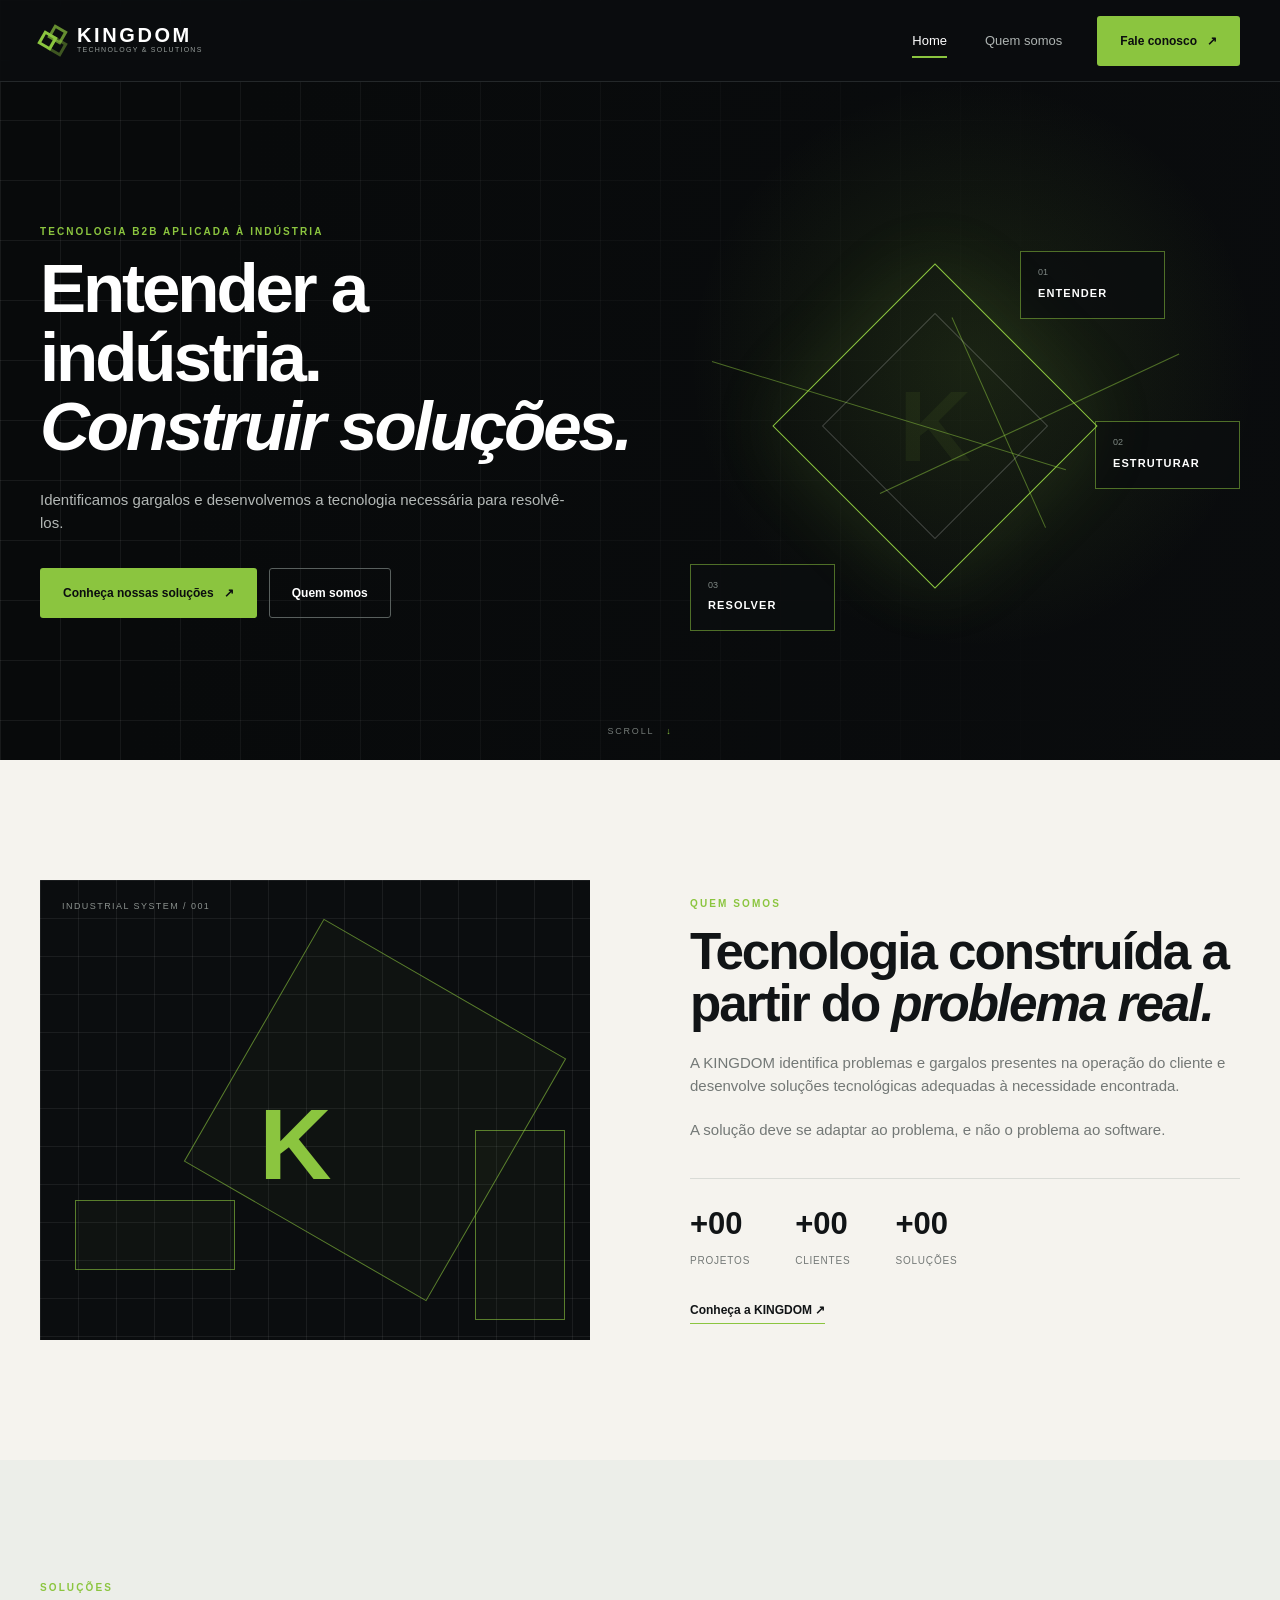
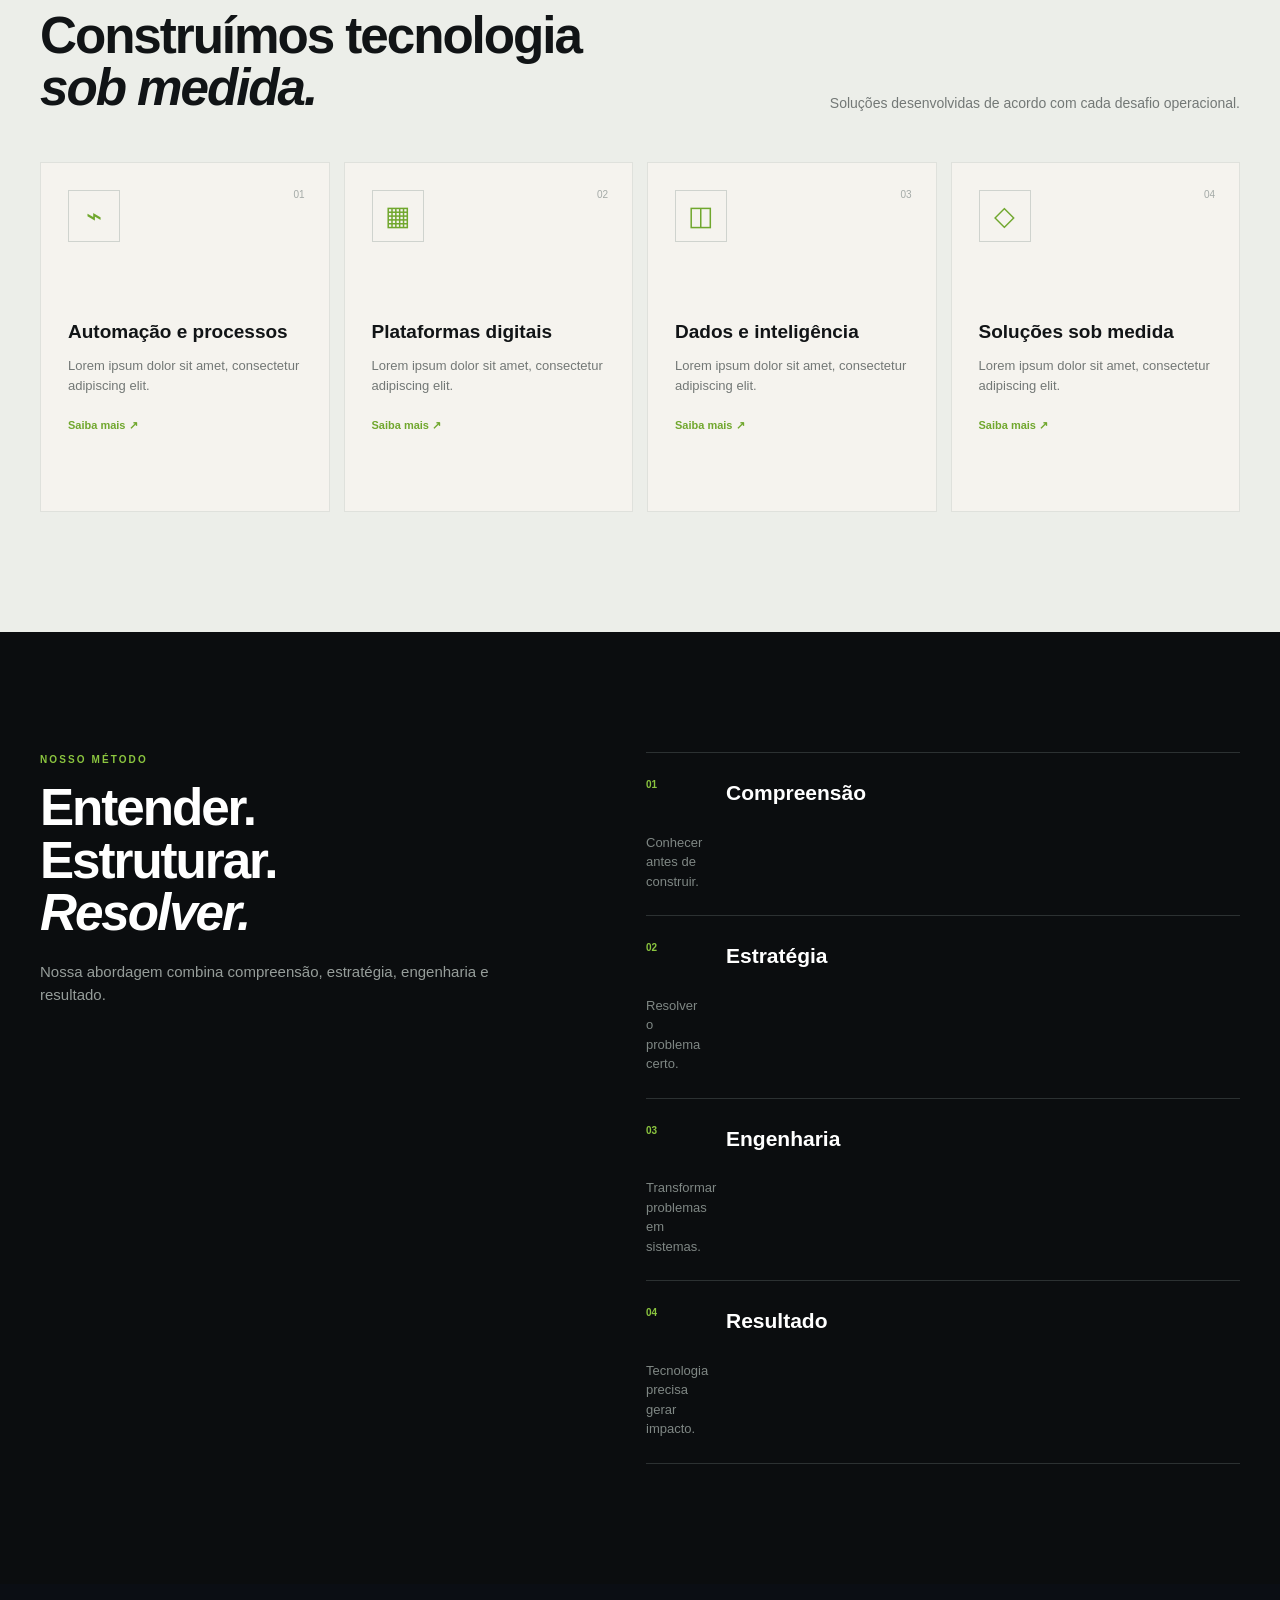
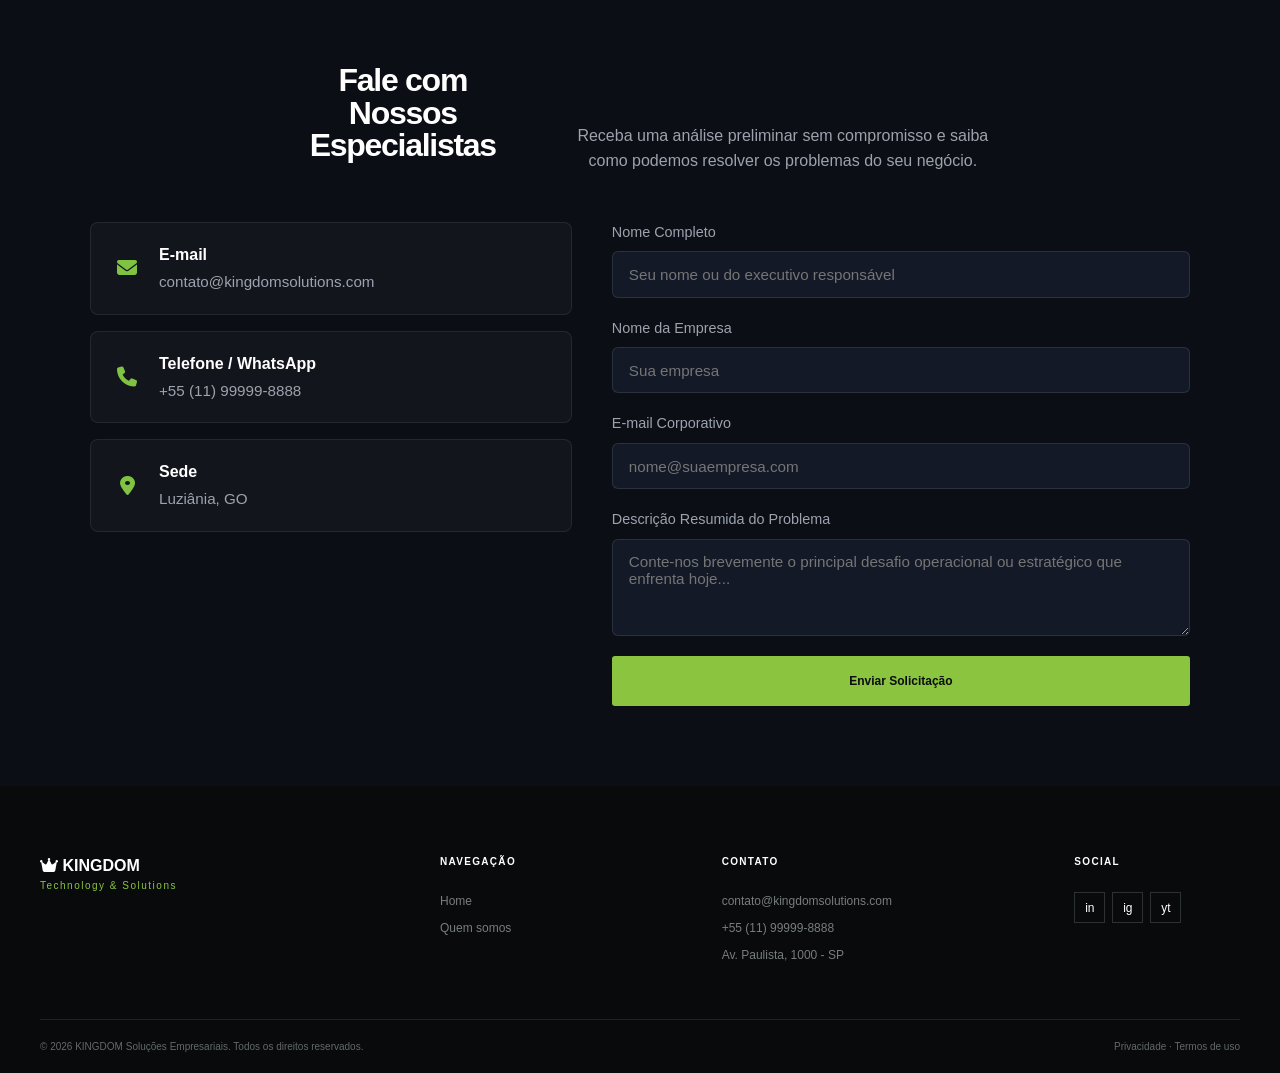
==== index.html @ 9eee5667 "Add files via upload" ====
<!doctype html>
<html lang="pt-BR">
<head>
  <meta charset="utf-8">
  <meta name="viewport" content="width=device-width,initial-scale=1">
  <meta name="description" content="KINGDOM Technology & Solutions — tecnologia B2B aplicada à indústria.">
  <title>KINGDOM — Technology & Solutions</title>
  <link rel="stylesheet" href="style.css">
  <link rel="stylesheet" href="https://cdnjs.cloudflare.com/ajax/libs/font-awesome/6.5.1/css/all.min.css">
 
</head>
<body>
<header class="header">
  <div class="container nav">
    <a class="brand" href="index.html" aria-label="KINGDOM Home">
      <span class="symbol" aria-hidden="true"><i></i><i></i><i></i></span>
      <span class="wordmark">KINGDOM</span><small>TECHNOLOGY &amp; SOLUTIONS</small>
    </a>
    <button class="menu" aria-label="Abrir menu" aria-expanded="false"><span></span><span></span><span></span></button>
    <nav class="links" aria-label="Navegação principal">
      <a class="active" href="index.html">Home</a>
      <a href="quem-somos.html">Quem somos</a>
    </nav>
    <a class="button button-accent header-button" href="#contato">Fale conosco <b>↗</b></a>
  </div>
</header>

<main>
  <section class="hero">
    <div class="hero-grid"></div>
    <div class="container hero-layout">
      <div class="hero-copy reveal">
        <p class="kicker">TECNOLOGIA B2B APLICADA À INDÚSTRIA</p>
        <h1>Entender a indústria.<br><em>Construir soluções.</em></h1>
        <p class="lead">Identificamos gargalos e desenvolvemos a tecnologia necessária para resolvê-los.</p>
        <div class="actions">
          <a class="button button-accent" href="#solucoes">Conheça nossas soluções <b>↗</b></a>
          <a class="button button-outline" href="quem-somos.html">Quem somos</a>
        </div>
      </div>
      <div class="hero-art reveal" aria-hidden="true">
        <div class="wire wire-a"></div><div class="wire wire-b"></div><div class="wire wire-c"></div>
        <div class="module m1"><small>01</small><b>ENTENDER</b></div>
        <div class="module m2"><small>02</small><b>ESTRUTURAR</b></div>
        <div class="module m3"><small>03</small><b>RESOLVER</b></div>
        <div class="core"><span>K</span></div>
      </div>
    </div>
    <div class="scroll">SCROLL <span>↓</span></div>
  </section>

  <section class="section about">
    <div class="container split">
      <div class="diagram reveal" aria-hidden="true">
        <span>INDUSTRIAL SYSTEM / 001</span>
        <div class="d-grid"></div>
        <div class="d-shape d1"></div>
        <div class="d-shape d2"></div>
        <div class="d-shape d3"></div>
        <strong>K</strong>
      </div>
      <div class="reveal">
        <p class="kicker">QUEM SOMOS</p>
        <h2>Tecnologia construída a partir do <em>problema real.</em></h2>
        <p class="copy">A KINGDOM identifica problemas e gargalos presentes na operação do cliente e desenvolve soluções tecnológicas adequadas à necessidade encontrada.</p>
        <p class="copy">A solução deve se adaptar ao problema, e não o problema ao software.</p>
        <div class="stats">
          <div><b>+00</b><span>Projetos</span></div>
          <div><b>+00</b><span>Clientes</span></div>
          <div><b>+00</b><span>Soluções</span></div>
        </div>
        <a class="text-link" href="quem-somos.html">Conheça a KINGDOM <b>↗</b></a>
      </div>
    </div>
  </section>

  <section class="section solutions" id="solucoes">
    <div class="container">
      <div class="section-head reveal">
        <div>
          <p class="kicker">SOLUÇÕES</p>
          <h2>Construímos tecnologia<br><em>sob medida.</em></h2>
        </div>
        <p>Soluções desenvolvidas de acordo com cada desafio operacional.</p>
      </div>
      <div class="cards">
        <article class="card reveal"><span>01</span><i>⌁</i><h3>Automação e processos</h3><p>Lorem ipsum dolor sit amet, consectetur adipiscing elit.</p><a href="#contato">Saiba mais ↗</a></article>
        <article class="card reveal"><span>02</span><i>▦</i><h3>Plataformas digitais</h3><p>Lorem ipsum dolor sit amet, consectetur adipiscing elit.</p><a href="#contato">Saiba mais ↗</a></article>
        <article class="card reveal"><span>03</span><i>◫</i><h3>Dados e inteligência</h3><p>Lorem ipsum dolor sit amet, consectetur adipiscing elit.</p><a href="#contato">Saiba mais ↗</a></article>
        <article class="card reveal"><span>04</span><i>◇</i><h3>Soluções sob medida</h3><p>Lorem ipsum dolor sit amet, consectetur adipiscing elit.</p><a href="#contato">Saiba mais ↗</a></article>
      </div>
    </div>
  </section>

  <section class="section method">
    <div class="container method-grid">
      <div class="reveal">
        <p class="kicker">NOSSO MÉTODO</p>
        <h2>Entender.<br>Estruturar.<br><em>Resolver.</em></h2>
        <p class="copy dark-copy">Nossa abordagem combina compreensão, estratégia, engenharia e resultado.</p>
      </div>
      <div class="steps reveal">
        <div><b>01</b><h3>Compreensão</h3><p>Conhecer antes de construir.</p></div>
        <div><b>02</b><h3>Estratégia</h3><p>Resolver o problema certo.</p></div>
        <div><b>03</b><h3>Engenharia</h3><p>Transformar problemas em sistemas.</p></div>
        <div><b>04</b><h3>Resultado</h3><p>Tecnologia precisa gerar impacto.</p></div>
      </div>
    </div>
  </section>

  <section id="contato" class="section reveal">
    <div class="container">
      <div class="section-head">
        <h2>Fale com Nossos Especialistas</h2>
        <p>Receba uma análise preliminar sem compromisso e saiba como podemos resolver os problemas do seu negócio.</p>
      </div>
      
      <div class="contact-grid">
        <div class="contact-info">
          <div class="info-item">
            <i class="fa-solid fa-envelope" aria-hidden="true"></i>
            <div>
              <h4>E-mail</h4>
              <p>contato@kingdomsolutions.com</p>
            </div>
          </div>
          <div class="info-item">
            <i class="fa-solid fa-phone" aria-hidden="true"></i>
            <div>
              <h4>Telefone / WhatsApp</h4>
              <p>+55 (11) 99999-8888</p>
            </div>
          </div>
          <div class="info-item">
            <i class="fa-solid fa-location-dot" aria-hidden="true"></i>
            <div>
              <h4>Sede</h4>
              <p>Luziânia, GO</p>
            </div>
          </div>
        </div>

        <form onsubmit="event.preventDefault(); alert('Mensagem enviada com sucesso! A equipe KINGDOM entrará em contato.');">
          <div class="form-group">
            <label for="nome">Nome Completo</label>
            <input type="text" id="nome" placeholder="Seu nome ou do executivo responsável" required>
          </div>
          <div class="form-group">
            <label for="empresa">Nome da Empresa</label>
            <input type="text" id="empresa" placeholder="Sua empresa" required>
          </div>
          <div class="form-group">
            <label for="email">E-mail Corporativo</label>
            <input type="email" id="email" placeholder="nome@suaempresa.com" required>
          </div>
          <div class="form-group">
            <label for="mensagem">Descrição Resumida do Problema</label>
            <textarea id="mensagem" rows="4" placeholder="Conte-nos brevemente o principal desafio operacional ou estratégico que enfrenta hoje..." required></textarea>
          </div>
          <button type="submit" class="button button-accent" style="width: 100%; border: none; cursor: pointer;">Enviar Solicitação</button>
        </form>
      </div>
    </div>
  </section>
</main>

<footer class="footer">
  <div class="container footer-grid">
    <div>
      <div class="footer-logo">
        <i class="fa-solid fa-crown" aria-hidden="true"></i> <strong>KINGDOM</strong>
      </div>
      <p>Technology &amp; Solutions</p>
    </div>
    <div>
      <h4>Navegação</h4>
      <a href="index.html">Home</a>
      <a href="quem-somos.html">Quem somos</a>
    </div>
    <div>
      <h4>Contato</h4>
      <a href="mailto:contato@kingdomsolutions.com">contato@kingdomsolutions.com</a>
      <span>+55 (11) 99999-8888</span>
      <span>Av. Paulista, 1000 - SP</span>
    </div>
    <div>
      <h4>Social</h4>
      <div class="social">
        <a href="#" aria-label="LinkedIn">in</a>
        <a href="#" aria-label="Instagram">ig</a>
        <a href="#" aria-label="YouTube">yt</a>
      </div>
    </div>
  </div>
  <div class="container footer-bottom">
    <span>&copy; 2026 KINGDOM Soluções Empresariais. Todos os direitos reservados.</span>
    <span>Privacidade · Termos de uso</span>
  </div>
</footer>

<script src="main.js"></script>
</body>
</html>
---- style.css ----
:root {
    --bg: #0b0d0f;
    --bg2: #111518;
    --paper: #f5f3ee;
    --white: #fff;
    --ink: #111416;
    --muted: #737876;
    --line: #d9dbd6;
    --green: #8bc53f;
    --green2: #70a72d;
    --max: 1200px
}

* {
    box-sizing: border-box;
    margin: 0;
    padding: 0
}

html {
    scroll-behavior: smooth
}

body {
    font-family: Arial, Helvetica, sans-serif;
    background: var(--paper);
    color: var(--ink);
    line-height: 1.5
}

a {
    text-decoration: none;
    color: inherit
}

.container {
    width: min(calc(100% - 48px), var(--max));
    margin: auto
}

.header {
    height: 82px;
    position: fixed;
    z-index: 20;
    inset: 0 0 auto;
    background: rgba(11, 13, 15, .94);
    backdrop-filter: blur(14px);
    border-bottom: 1px solid #24282a;
    color: #fff
}

.nav {
    height: 100%;
    display: flex;
    align-items: center;
    gap: 35px
}

.brand {
    display: grid;
    grid-template-columns: 27px auto;
    grid-template-rows: auto auto;
    column-gap: 10px;
    align-items: center
}

.symbol {
    width: 27px;
    height: 27px;
    position: relative;
    grid-row: 1/3
}

.symbol i {
    position: absolute;
    width: 15px;
    height: 15px;
    border: 3px solid var(--green);
    transform: rotate(30deg)
}

.symbol i:nth-child(1) {
    left: 0;
    top: 6px
}

.symbol i:nth-child(2) {
    left: 10px;
    top: 0;
    opacity: .7
}

.symbol i:nth-child(3) {
    left: 10px;
    top: 12px;
    opacity: .4
}

.wordmark {
    font-weight: 800;
    font-size: 20px;
    letter-spacing: .13em;
    line-height: 1
}

.brand small {
    font-size: 7px;
    letter-spacing: .18em;
    color: #969d9a
}

.links {
    display: flex;
    gap: 38px;
    margin-left: auto
}

.links a {
    font-size: 13px;
    color: #aeb4b2;
    padding: 31px 0;
    position: relative
}

.links a.active,
.links a:hover {
    color: #fff
}

.links a.active:after {
    content: "";
    height: 2px;
    background: var(--green);
    position: absolute;
    left: 0;
    right: 0;
    bottom: 23px
}

.button {
    display: inline-flex;
    align-items: center;
    justify-content: center;
    gap: 10px;
    min-height: 50px;
    padding: 0 22px;
    border-radius: 3px;
    border: 1px solid transparent;
    font-size: 12px;
    font-weight: 800;
    transition: .25s
}

.button-accent {
    background: var(--green);
    color: #0b0d0f
}

.button-accent:hover {
    background: #a0d75a;
    transform: translateY(-2px)
}

.button-outline {
    color: #fff;
    border-color: #59605e
}

.button-outline:hover {
    border-color: var(--green);
    color: var(--green)
}

.button-light {
    background: var(--paper);
    color: var(--ink)
}

.menu {
    display: none;
    margin-left: auto;
    background: none;
    border: 0
}

.menu span {
    display: block;
    width: 26px;
    height: 2px;
    background: #fff;
    margin: 5px
}

.hero {
    min-height: 760px;
    padding-top: 82px;
    background: var(--bg);
    color: #fff;
    position: relative;
    overflow: hidden
}

.hero:before {
    content: "";
    position: absolute;
    inset: 0;
    background: radial-gradient(circle at 76% 48%, rgba(139, 197, 63, .13), transparent 27%), linear-gradient(100deg, #080a0b 18%, rgba(8, 10, 11, .72) 58%, rgba(8, 10, 11, .35))
}

.hero-grid {
    position: absolute;
    inset: 0;
    background-image: linear-gradient(#fff1 1px, transparent 1px), linear-gradient(90deg, #fff1 1px, transparent 1px);
    background-size: 60px 60px;
    mask-image: linear-gradient(90deg, #000, transparent 90%)
}

.hero-layout {
    min-height: 678px;
    display: grid;
    grid-template-columns: 1fr 1fr;
    align-items: center;
    position: relative
}

.kicker {
    font-size: 10px;
    letter-spacing: .21em;
    color: var(--green);
    font-weight: 800;
    margin-bottom: 15px
}

.hero h1,
.inner-hero h1 {
    font-size: clamp(48px, 5.4vw, 78px);
    line-height: 1;
    letter-spacing: -.045em
}

.hero .lead {
    max-width: 530px;
    color: #b3b8b6;
    margin: 28px 0 34px;
    font-size: 15px
}

.actions {
    display: flex;
    gap: 12px;
    flex-wrap: wrap
}

.hero-art {
    height: 550px;
    position: relative
}

.core {
    width: 230px;
    height: 230px;
    position: absolute;
    left: 30%;
    top: 30%;
    border: 1px solid var(--green);
    transform: rotate(45deg);
    box-shadow: 0 0 80px #8bc53f20
}

.core:before {
    content: "";
    position: absolute;
    inset: 34px;
    border: 1px solid #fff3
}

.core span {
    position: absolute;
    inset: 0;
    display: grid;
    place-items: center;
    transform: rotate(-45deg);
    font-size: 100px;
    font-weight: 800;
    color: #8bc53f14
}

.wire {
    position: absolute;
    height: 1px;
    background: #8bc53f80;
    transform-origin: left
}

.wire-a {
    width: 370px;
    left: 12%;
    top: 39%;
    transform: rotate(17deg)
}

.wire-b {
    width: 330px;
    left: 40%;
    top: 63%;
    transform: rotate(-25deg)
}

.wire-c {
    width: 230px;
    left: 52%;
    top: 31%;
    transform: rotate(66deg)
}

.module {
    position: absolute;
    background: #0b0d0fd9;
    border: 1px solid #8bc53f88;
    padding: 14px 17px;
    min-width: 145px
}

.module small {
    display: block;
    color: #7f8884;
    font-size: 9px
}

.module b {
    font-size: 11px;
    letter-spacing: .1em
}

.m1 {
    right: 75px;
    top: 105px
}

.m2 {
    right: 0;
    top: 275px
}

.m3 {
    left: 50px;
    bottom: 65px
}

.scroll {
    position: absolute;
    bottom: 22px;
    left: 50%;
    transform: translateX(-50%);
    font-size: 9px;
    letter-spacing: .2em;
    color: #747b78
}

.scroll span {
    color: var(--green);
    margin-left: 8px
}

.section {
    padding: 120px 0
}

.split {
    display: grid;
    grid-template-columns: 1fr 1fr;
    gap: 100px;
    align-items: center
}

.diagram {
    height: 460px;
    background: var(--bg);
    position: relative;
    overflow: hidden
}

.diagram>span {
    position: absolute;
    top: 20px;
    left: 22px;
    color: #8b918e;
    font-size: 9px;
    letter-spacing: .16em
}

.d-grid {
    position: absolute;
    inset: 0;
    background-image: linear-gradient(#fff1 1px, transparent 1px), linear-gradient(90deg, #fff1 1px, transparent 1px);
    background-size: 38px 38px
}

.d-shape {
    position: absolute;
    border: 1px solid #8bc53f99;
    background: #8bc53f08
}

.d1 {
    width: 280px;
    height: 280px;
    right: 75px;
    top: 90px;
    transform: rotate(30deg)
}

.d2 {
    width: 160px;
    height: 70px;
    left: 35px;
    bottom: 70px
}

.d3 {
    width: 90px;
    height: 190px;
    right: 25px;
    bottom: 20px
}

.diagram strong {
    position: absolute;
    right: 47%;
    top: 41%;
    font-size: 100px;
    color: #8bc53f
}

.split h2,
.section-head h2,
.method h2,
.about-detail h2 {
    font-size: clamp(38px, 4vw, 58px);
    line-height: 1.02;
    letter-spacing: -.04em
}

.copy {
    color: var(--muted);
    margin-top: 22px;
    font-size: 15px
}

.stats {
    display: flex;
    gap: 45px;
    border-top: 1px solid var(--line);
    margin-top: 36px;
    padding-top: 22px
}

.stats b {
    display: block;
    font-size: 31px
}

.stats span {
    font-size: 10px;
    text-transform: uppercase;
    letter-spacing: .08em;
    color: var(--muted)
}

.text-link {
    display: inline-block;
    margin-top: 30px;
    font-size: 12px;
    font-weight: 800;
    border-bottom: 1px solid var(--green);
    padding-bottom: 4px
}

.solutions,
.pillars {
    background: #eceee9
}

.section-head {
    display: flex;
    justify-content: space-between;
    align-items: end;
    gap: 60px;
    margin-bottom: 48px
}

.section-head>p {
    max-width: 430px;
    color: var(--muted);
    font-size: 14px
}

.cards {
    display: grid;
    grid-template-columns: repeat(4, 1fr);
    gap: 14px
}

.card {
    background: var(--paper);
    border: 1px solid #dfe1dc;
    min-height: 350px;
    padding: 27px;
    position: relative;
    transition: .25s
}

.card:hover {
    transform: translateY(-7px);
    border-color: var(--green)
}

.card>span {
    position: absolute;
    top: 24px;
    right: 24px;
    color: #a4aaa7;
    font-size: 10px
}

.card i {
    display: grid;
    place-items: center;
    width: 52px;
    height: 52px;
    border: 1px solid #cfd3ce;
    color: var(--green2);
    font-size: 27px;
    font-style: normal;
    margin-bottom: 80px
}

.card h3 {
    font-size: 19px;
    line-height: 1.1;
    margin-bottom: 13px
}

.card p {
    font-size: 13px;
    color: var(--muted)
}

.card a {
    display: block;
    margin-top: 22px;
    font-size: 11px;
    color: var(--green2);
    font-weight: 800
}

.method {
    background: var(--bg);
    color: #fff
}

.method-grid {
    display: grid;
    grid-template-columns: .9fr 1.1fr;
    gap: 120px
}

.dark-copy {
    color: #969d9a;
    max-width: 520px
}

.steps {
    border-top: 1px solid #2c3132
}

.steps>div {
    display: grid;
    grid-template-columns: 60px 1fr;
    gap: 20px;
    padding: 24px 0;
    border-bottom: 1px solid #2c3132
}

.steps b {
    color: var(--green);
    font-size: 10px
}

.steps h3 {
    font-size: 21px
}

.steps p {
    color: #7f8784;
    font-size: 13px;
    margin-top: 4px
}

.cta {
    padding: 76px 0;
    background: var(--green)
}

.cta-inner {
    display: flex;
    justify-content: space-between;
    align-items: center;
    gap: 40px
}

.cta .kicker {
    color: #24330f
}

.cta h2 {
    font-size: clamp(32px, 4vw, 54px);
    line-height: 1.02;
    letter-spacing: -.04em
}

.footer {
    background: #080a0c;
    color: #fff;
    padding-top: 68px
}

.footer-grid {
    display: grid;
    grid-template-columns: 1.5fr 1fr 1.3fr .7fr;
    gap: 45px;
    padding-bottom: 55px
}

.footer-brand {
    margin-bottom: 10px
}

.footer-grid p {
    color: var(--green);
    font-size: 10px;
    letter-spacing: .15em
}

.footer-grid small {
    display: block;
    color: #727976;
    max-width: 270px;
    margin-top: 15px
}

.footer-grid h4 {
    font-size: 10px;
    text-transform: uppercase;
    letter-spacing: .13em;
    margin-bottom: 14px
}

.footer-grid>div:not(:first-child) {
    display: flex;
    flex-direction: column;
    gap: 9px
}

.footer-grid a,
.footer-grid span {
    font-size: 12px;
    color: #777e7b
}

.footer-grid a:hover {
    color: var(--green)
}

.social {
    display: flex !important;
    flex-direction: row !important;
    gap: 7px
}

.social a {
    width: 31px;
    height: 31px;
    border: 1px solid #2c3132;
    display: grid;
    place-items: center;
    color: #fff
}

.footer-bottom {
    border-top: 1px solid #202426;
    padding: 19px 0;
    display: flex;
    justify-content: space-between;
    color: #626a67;
    font-size: 10px
}

.inner-hero {
    background: var(--bg);
    color: #fff;
    padding: 190px 0 110px;
    position: relative;
    overflow: hidden
}

.inner-hero:after {
    content: "K";
    position: absolute;
    right: 7%;
    top: 60px;
    font-size: 420px;
    color: #8bc53f08;
    font-weight: 800
}

.inner-hero .container {
    position: relative;
    z-index: 1
}

.inner-hero p:last-child {
    max-width: 620px;
    color: #9da4a1;
    margin-top: 28px
}

.about-detail {
    background: var(--paper)
}

.pillar-grid {
    display: grid;
    grid-template-columns: repeat(4, 1fr);
    border-top: 1px solid #d2d5d0
}

.pillar {
    padding: 30px;
    border-right: 1px solid #d2d5d0;
    min-height: 220px
}

.pillar:last-child {
    border: 0
}

.pillar>b {
    color: var(--green2);
    font-size: 10px
}

.pillar h3 {
    font-size: 22px;
    margin-top: 55px
}

.pillar p {
    color: var(--muted);
    font-size: 13px;
    margin-top: 9px
}

.philosophy {
    background: var(--bg);
    color: #fff;
    text-align: center
}

.philosophy-inner {
    max-width: 900px
}

.philosophy blockquote {
    font-size: clamp(42px, 6vw, 76px);
    line-height: 1.02;
    letter-spacing: -.04em;
    margin: 35px 0
}

.philosophy-inner>p:last-child {
    max-width: 580px;
    margin: auto;
    color: #8c9490
}

.reveal {
    opacity: 0;
    transform: translateY(22px);
    transition: .7s cubic-bezier(.2, .7, .2, 1)
}

.reveal.show {
    opacity: 1;
    transform: none
}

@media(max-width:950px) {
    .links {
        gap: 20px
    }

    .hero-layout,
    .split,
    .method-grid {
        grid-template-columns: 1fr
    }

    .hero-art {
        display: none
    }

    .hero {
        min-height: 680px
    }

    .hero-layout {
        min-height: 598px
    }

    .cards {
        grid-template-columns: repeat(2, 1fr)
    }

    .pillar-grid {
        grid-template-columns: repeat(2, 1fr)
    }

    .pillar:nth-child(2) {
        border-right: 0
    }

    .pillar:nth-child(-n+2) {
        border-bottom: 1px solid #d2d5d0
    }

    .footer-grid {
        grid-template-columns: 1fr 1fr
    }

    .section-head {
        display: block
    }

    .section-head>p {
        margin-top: 20px
    }
}

@media(max-width:680px) {
    .container {
        width: min(calc(100% - 32px), var(--max))
    }

    .header {
        height: 70px
    }

    .brand small {
        display: none
    }

    .header-button {
        display: none
    }

    .menu {
        display: block
    }

    .links {
        display: none;
        position: absolute;
        top: 70px;
        left: 16px;
        right: 16px;
        background: #111518;
        border: 1px solid #2b3031;
        padding: 8px;
        flex-direction: column;
        gap: 0
    }

    .links.open {
        display: flex
    }

    .links a {
        padding: 14px
    }

    .links a.active:after {
        bottom: 7px;
        left: 14px;
        right: auto;
        width: 30px
    }

    .hero {
        padding-top: 70px
    }

    .hero h1,
    .inner-hero h1 {
        font-size: 48px
    }

    .actions .button {
        width: 100%
    }

    .section {
        padding: 78px 0
    }

    .diagram {
        height: 330px
    }

    .stats {
        gap: 20px
    }

    .stats b {
        font-size: 25px
    }

    .cards,
    .pillar-grid,
    .footer-grid {
        grid-template-columns: 1fr
    }

    .pillar {
        border-right: 0 !important;
        border-bottom: 1px solid #d2d5d0
    }

    .pillar:last-child {
        border-bottom: 0
    }

    .footer-bottom {
        display: block
    }

    .footer-bottom span {
        display: block
    }

    .footer-bottom span+span {
        margin-top: 8px
    }

    .cta-inner {
        display: block
    }

    .cta .button {
        margin-top: 25px
    }

    .inner-hero {
        padding: 150px 0 85px
    }

    .inner-hero:after {
        font-size: 260px;
        top: 100px
    }
}
#contato {
      background-color: #0b0e14;
      color: #ffffff;
      padding: 5rem 1.5rem;
    }
    #contato .section-head {
      text-align: center;
      max-width: 700px;
      margin: 0 auto 3rem auto;
    }
    #contato .section-head h2 {
      font-size: 2rem;
      color: #ffffff;
      margin-bottom: 0.75rem;
    }
    #contato .section-head p {
      color: #9ca3af;
      font-size: 1rem;
      line-height: 1.6;
    }
    .contact-grid {
      display: grid;
      grid-template-columns: 1fr 1.2fr;
      gap: 2.5rem;
      max-width: 1100px;
      margin: 0 auto;
      align-items: start;
    }
    @media (max-width: 768px) {
      .contact-grid {
        grid-template-columns: 1fr;
      }
    }
    .contact-info {
      display: flex;
      flex-direction: column;
      gap: 1rem;
    }
    .info-item {
      background: rgba(255, 255, 255, 0.03);
      border: 1px solid rgba(255, 255, 255, 0.08);
      border-radius: 8px;
      padding: 1.25rem 1.5rem;
      display: flex;
      align-items: center;
      gap: 1.25rem;
    }
    /* Ícones alterados para verde */
    .info-item i {
      color: #80c342;
      font-size: 1.25rem;
      width: 24px;
      text-align: center;
    }
    .info-item h4 {
      margin: 0 0 0.25rem 0;
      font-size: 1rem;
      color: #ffffff;
      font-weight: 600;
    }
    .info-item p {
      margin: 0;
      color: #9ca3af;
      font-size: 0.95rem;
    }
    .form-group {
      margin-bottom: 1.25rem;
      display: flex;
      flex-direction: column;
      text-align: left;
    }
    .form-group label {
      font-size: 0.9rem;
      color: #9ca3af;
      margin-bottom: 0.5rem;
    }
    .form-group input,
    .form-group textarea {
      width: 100%;
      background: #131927;
      border: 1px solid rgba(255, 255, 255, 0.1);
      border-radius: 6px;
      padding: 0.85rem 1rem;
      color: #ffffff;
      font-family: inherit;
      font-size: 0.95rem;
      box-sizing: border-box;
      outline: none;
      transition: border-color 0.2s;
    }
    /* Borda de foco em verde */
    .form-group input:focus,
    .form-group textarea:focus {
      border-color: #80c342;
      background: #172033;
    }
    .form-group textarea {
      resize: vertical;
    }
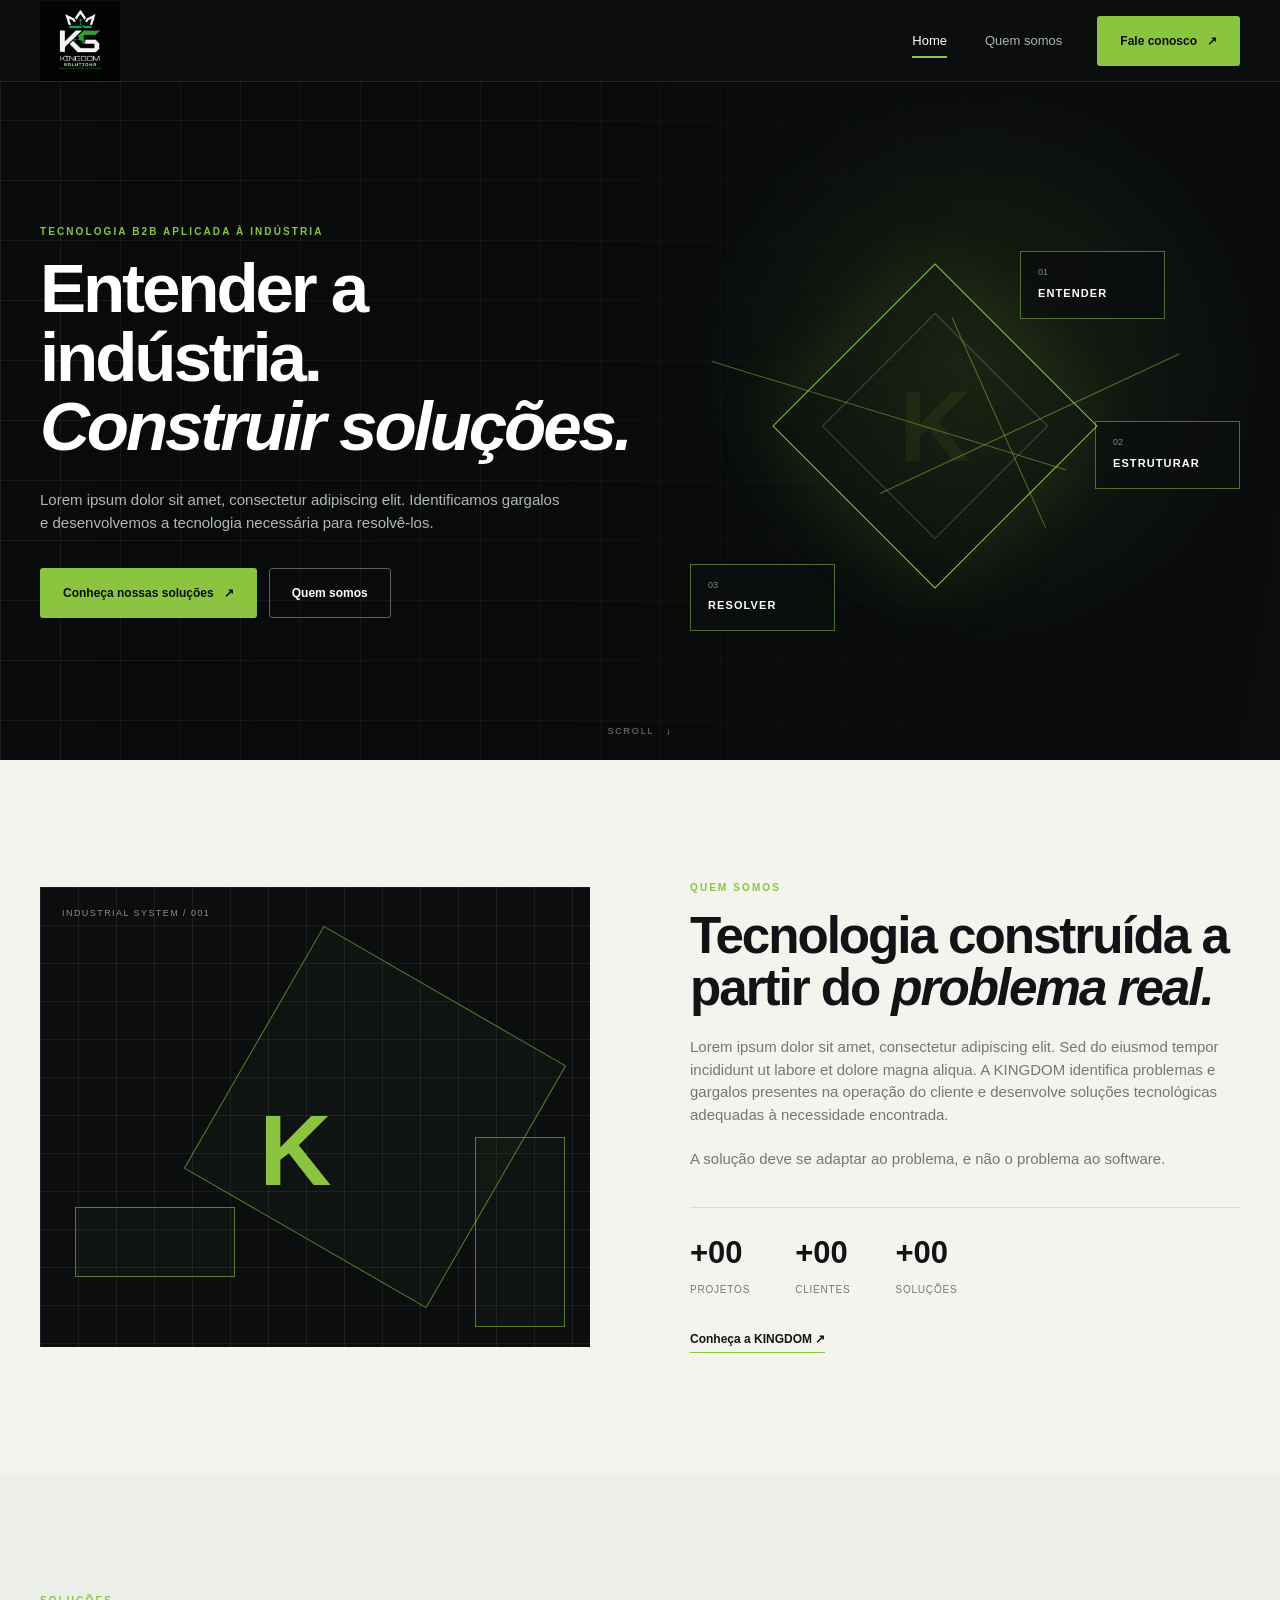
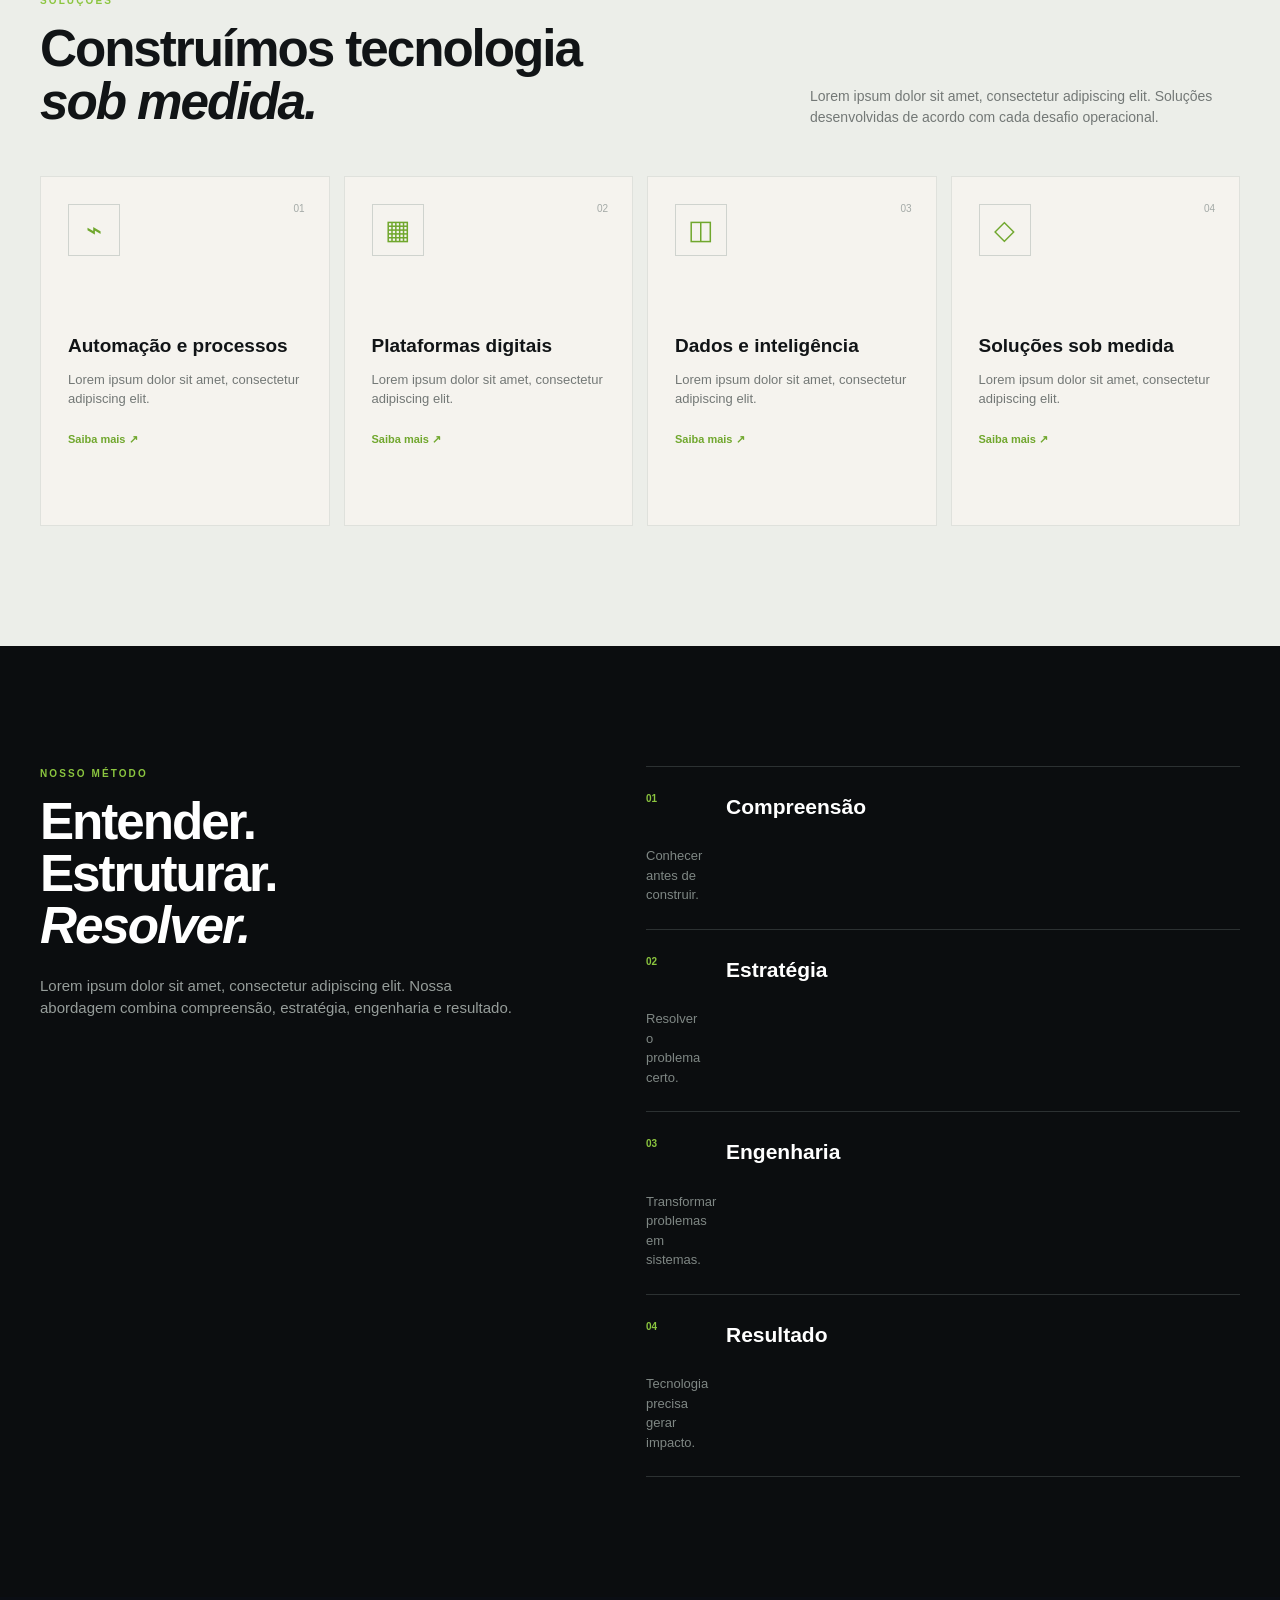
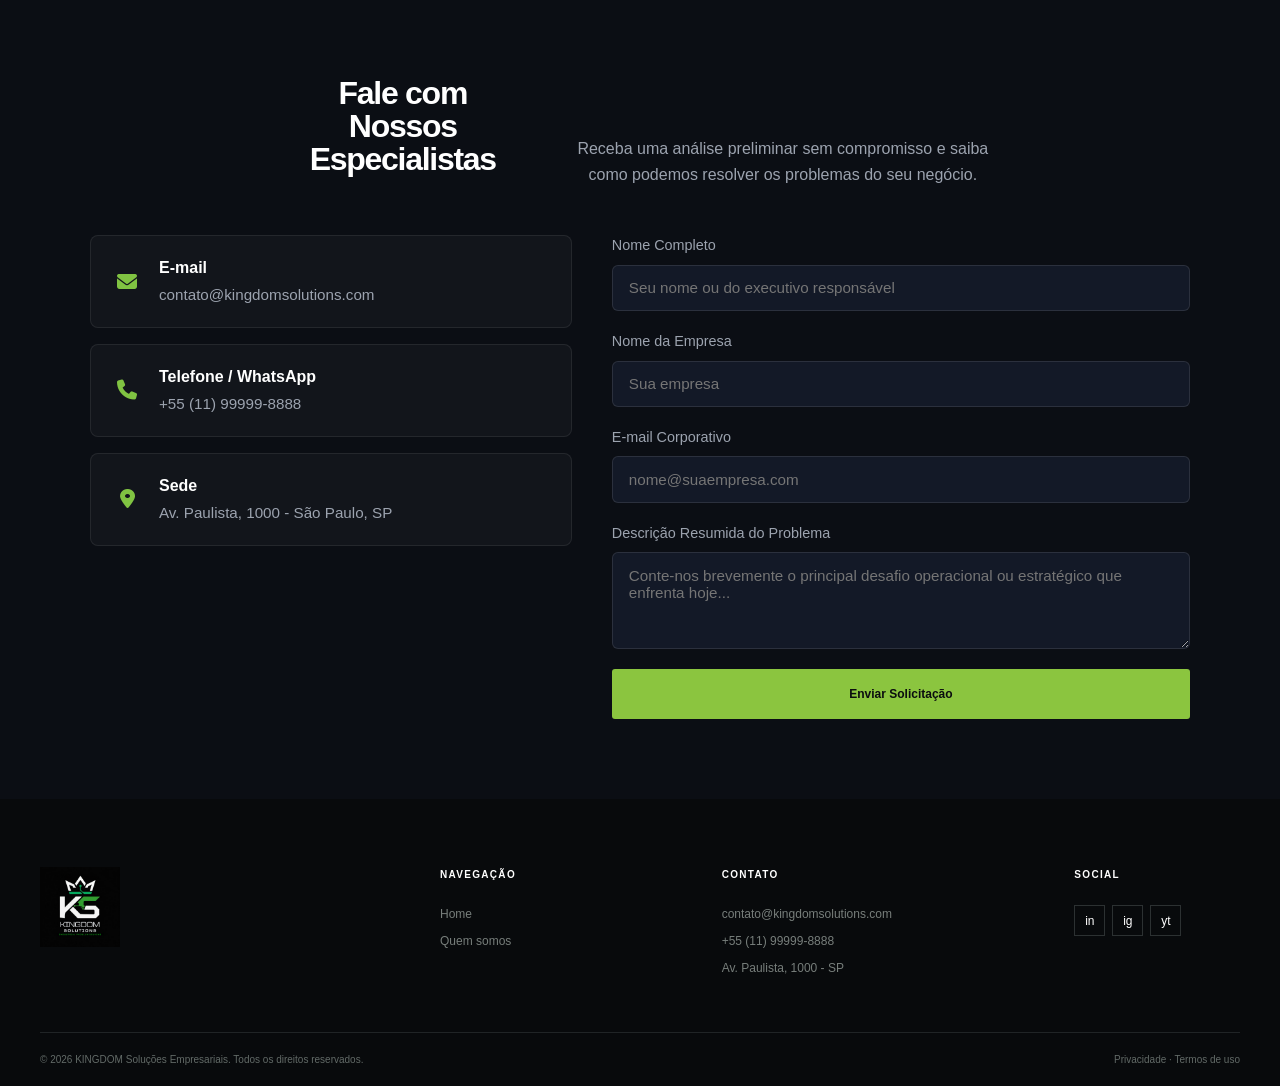
==== commit 3681b449: "Add files via upload Alterei a logo" ====
--- a/index.html
+++ b/index.html
@@ -7,14 +7,112 @@
   <title>KINGDOM — Technology & Solutions</title>
   <link rel="stylesheet" href="style.css">
   <link rel="stylesheet" href="https://cdnjs.cloudflare.com/ajax/libs/font-awesome/6.5.1/css/all.min.css">
- 
+  <style>
+    #contato {
+      background-color: #0b0e14;
+      color: #ffffff;
+      padding: 5rem 1.5rem;
+    }
+    #contato .section-head {
+      text-align: center;
+      max-width: 700px;
+      margin: 0 auto 3rem auto;
+    }
+    #contato .section-head h2 {
+      font-size: 2rem;
+      color: #ffffff;
+      margin-bottom: 0.75rem;
+    }
+    #contato .section-head p {
+      color: #9ca3af;
+      font-size: 1rem;
+      line-height: 1.6;
+    }
+    .contact-grid {
+      display: grid;
+      grid-template-columns: 1fr 1.2fr;
+      gap: 2.5rem;
+      max-width: 1100px;
+      margin: 0 auto;
+      align-items: start;
+    }
+    @media (max-width: 768px) {
+      .contact-grid {
+        grid-template-columns: 1fr;
+      }
+    }
+    .contact-info {
+      display: flex;
+      flex-direction: column;
+      gap: 1rem;
+    }
+    .info-item {
+      background: rgba(255, 255, 255, 0.03);
+      border: 1px solid rgba(255, 255, 255, 0.08);
+      border-radius: 8px;
+      padding: 1.25rem 1.5rem;
+      display: flex;
+      align-items: center;
+      gap: 1.25rem;
+    }
+    .info-item i {
+      color: #80c342;
+      font-size: 1.25rem;
+      width: 24px;
+      text-align: center;
+    }
+    .info-item h4 {
+      margin: 0 0 0.25rem 0;
+      font-size: 1rem;
+      color: #ffffff;
+      font-weight: 600;
+    }
+    .info-item p {
+      margin: 0;
+      color: #9ca3af;
+      font-size: 0.95rem;
+    }
+    .form-group {
+      margin-bottom: 1.25rem;
+      display: flex;
+      flex-direction: column;
+      text-align: left;
+    }
+    .form-group label {
+      font-size: 0.9rem;
+      color: #9ca3af;
+      margin-bottom: 0.5rem;
+    }
+    .form-group input,
+    .form-group textarea {
+      width: 100%;
+      background: #131927;
+      border: 1px solid rgba(255, 255, 255, 0.1);
+      border-radius: 6px;
+      padding: 0.85rem 1rem;
+      color: #ffffff;
+      font-family: inherit;
+      font-size: 0.95rem;
+      box-sizing: border-box;
+      outline: none;
+      transition: border-color 0.2s;
+    }
+    .form-group input:focus,
+    .form-group textarea:focus {
+      border-color: #80c342;
+      background: #172033;
+    }
+    .form-group textarea {
+      resize: vertical;
+    }
+  </style>
 </head>
 <body>
 <header class="header">
   <div class="container nav">
-    <a class="brand" href="index.html" aria-label="KINGDOM Home">
-      <span class="symbol" aria-hidden="true"><i></i><i></i><i></i></span>
-      <span class="wordmark">KINGDOM</span><small>TECHNOLOGY &amp; SOLUTIONS</small>
+    <!-- LOGO ATUALIZADA AQUI -->
+    <a class="brand" href="index.html" aria-label="KINGDOM Home" style="display: flex; align-items: center;">
+      <img src="Logo atualizada.png" alt="KINGDOM Solutions" style="max-height: 80px; width: auto;">
     </a>
     <button class="menu" aria-label="Abrir menu" aria-expanded="false"><span></span><span></span><span></span></button>
     <nav class="links" aria-label="Navegação principal">
@@ -32,7 +130,7 @@
       <div class="hero-copy reveal">
         <p class="kicker">TECNOLOGIA B2B APLICADA À INDÚSTRIA</p>
         <h1>Entender a indústria.<br><em>Construir soluções.</em></h1>
-        <p class="lead">Identificamos gargalos e desenvolvemos a tecnologia necessária para resolvê-los.</p>
+        <p class="lead">Lorem ipsum dolor sit amet, consectetur adipiscing elit. Identificamos gargalos e desenvolvemos a tecnologia necessária para resolvê-los.</p>
         <div class="actions">
           <a class="button button-accent" href="#solucoes">Conheça nossas soluções <b>↗</b></a>
           <a class="button button-outline" href="quem-somos.html">Quem somos</a>
@@ -62,7 +160,7 @@
       <div class="reveal">
         <p class="kicker">QUEM SOMOS</p>
         <h2>Tecnologia construída a partir do <em>problema real.</em></h2>
-        <p class="copy">A KINGDOM identifica problemas e gargalos presentes na operação do cliente e desenvolve soluções tecnológicas adequadas à necessidade encontrada.</p>
+        <p class="copy">Lorem ipsum dolor sit amet, consectetur adipiscing elit. Sed do eiusmod tempor incididunt ut labore et dolore magna aliqua. A KINGDOM identifica problemas e gargalos presentes na operação do cliente e desenvolve soluções tecnológicas adequadas à necessidade encontrada.</p>
         <p class="copy">A solução deve se adaptar ao problema, e não o problema ao software.</p>
         <div class="stats">
           <div><b>+00</b><span>Projetos</span></div>
@@ -81,7 +179,7 @@
           <p class="kicker">SOLUÇÕES</p>
           <h2>Construímos tecnologia<br><em>sob medida.</em></h2>
         </div>
-        <p>Soluções desenvolvidas de acordo com cada desafio operacional.</p>
+        <p>Lorem ipsum dolor sit amet, consectetur adipiscing elit. Soluções desenvolvidas de acordo com cada desafio operacional.</p>
       </div>
       <div class="cards">
         <article class="card reveal"><span>01</span><i>⌁</i><h3>Automação e processos</h3><p>Lorem ipsum dolor sit amet, consectetur adipiscing elit.</p><a href="#contato">Saiba mais ↗</a></article>
@@ -97,7 +195,7 @@
       <div class="reveal">
         <p class="kicker">NOSSO MÉTODO</p>
         <h2>Entender.<br>Estruturar.<br><em>Resolver.</em></h2>
-        <p class="copy dark-copy">Nossa abordagem combina compreensão, estratégia, engenharia e resultado.</p>
+        <p class="copy dark-copy">Lorem ipsum dolor sit amet, consectetur adipiscing elit. Nossa abordagem combina compreensão, estratégia, engenharia e resultado.</p>
       </div>
       <div class="steps reveal">
         <div><b>01</b><h3>Compreensão</h3><p>Conhecer antes de construir.</p></div>
@@ -135,7 +233,7 @@
             <i class="fa-solid fa-location-dot" aria-hidden="true"></i>
             <div>
               <h4>Sede</h4>
-              <p>Luziânia, GO</p>
+              <p>Av. Paulista, 1000 - São Paulo, SP</p>
             </div>
           </div>
         </div>
@@ -167,10 +265,10 @@
 <footer class="footer">
   <div class="container footer-grid">
     <div>
+      <!-- LOGO ATUALIZADA AQUI NO RODAPÉ -->
       <div class="footer-logo">
-        <i class="fa-solid fa-crown" aria-hidden="true"></i> <strong>KINGDOM</strong>
-      </div>
-      <p>Technology &amp; Solutions</p>
+        <img src="Logo atualizada.png" alt="KINGDOM Solutions" style="max-height: 80px; width: auto; margin-bottom: 10px;">
+      </div>
     </div>
     <div>
       <h4>Navegação</h4>
--- a/style.css
+++ b/style.css
@@ -968,103 +968,4 @@
         font-size: 260px;
         top: 100px
     }
-}
-#contato {
-      background-color: #0b0e14;
-      color: #ffffff;
-      padding: 5rem 1.5rem;
-    }
-    #contato .section-head {
-      text-align: center;
-      max-width: 700px;
-      margin: 0 auto 3rem auto;
-    }
-    #contato .section-head h2 {
-      font-size: 2rem;
-      color: #ffffff;
-      margin-bottom: 0.75rem;
-    }
-    #contato .section-head p {
-      color: #9ca3af;
-      font-size: 1rem;
-      line-height: 1.6;
-    }
-    .contact-grid {
-      display: grid;
-      grid-template-columns: 1fr 1.2fr;
-      gap: 2.5rem;
-      max-width: 1100px;
-      margin: 0 auto;
-      align-items: start;
-    }
-    @media (max-width: 768px) {
-      .contact-grid {
-        grid-template-columns: 1fr;
-      }
-    }
-    .contact-info {
-      display: flex;
-      flex-direction: column;
-      gap: 1rem;
-    }
-    .info-item {
-      background: rgba(255, 255, 255, 0.03);
-      border: 1px solid rgba(255, 255, 255, 0.08);
-      border-radius: 8px;
-      padding: 1.25rem 1.5rem;
-      display: flex;
-      align-items: center;
-      gap: 1.25rem;
-    }
-    /* Ícones alterados para verde */
-    .info-item i {
-      color: #80c342;
-      font-size: 1.25rem;
-      width: 24px;
-      text-align: center;
-    }
-    .info-item h4 {
-      margin: 0 0 0.25rem 0;
-      font-size: 1rem;
-      color: #ffffff;
-      font-weight: 600;
-    }
-    .info-item p {
-      margin: 0;
-      color: #9ca3af;
-      font-size: 0.95rem;
-    }
-    .form-group {
-      margin-bottom: 1.25rem;
-      display: flex;
-      flex-direction: column;
-      text-align: left;
-    }
-    .form-group label {
-      font-size: 0.9rem;
-      color: #9ca3af;
-      margin-bottom: 0.5rem;
-    }
-    .form-group input,
-    .form-group textarea {
-      width: 100%;
-      background: #131927;
-      border: 1px solid rgba(255, 255, 255, 0.1);
-      border-radius: 6px;
-      padding: 0.85rem 1rem;
-      color: #ffffff;
-      font-family: inherit;
-      font-size: 0.95rem;
-      box-sizing: border-box;
-      outline: none;
-      transition: border-color 0.2s;
-    }
-    /* Borda de foco em verde */
-    .form-group input:focus,
-    .form-group textarea:focus {
-      border-color: #80c342;
-      background: #172033;
-    }
-    .form-group textarea {
-      resize: vertical;
-    }
+}
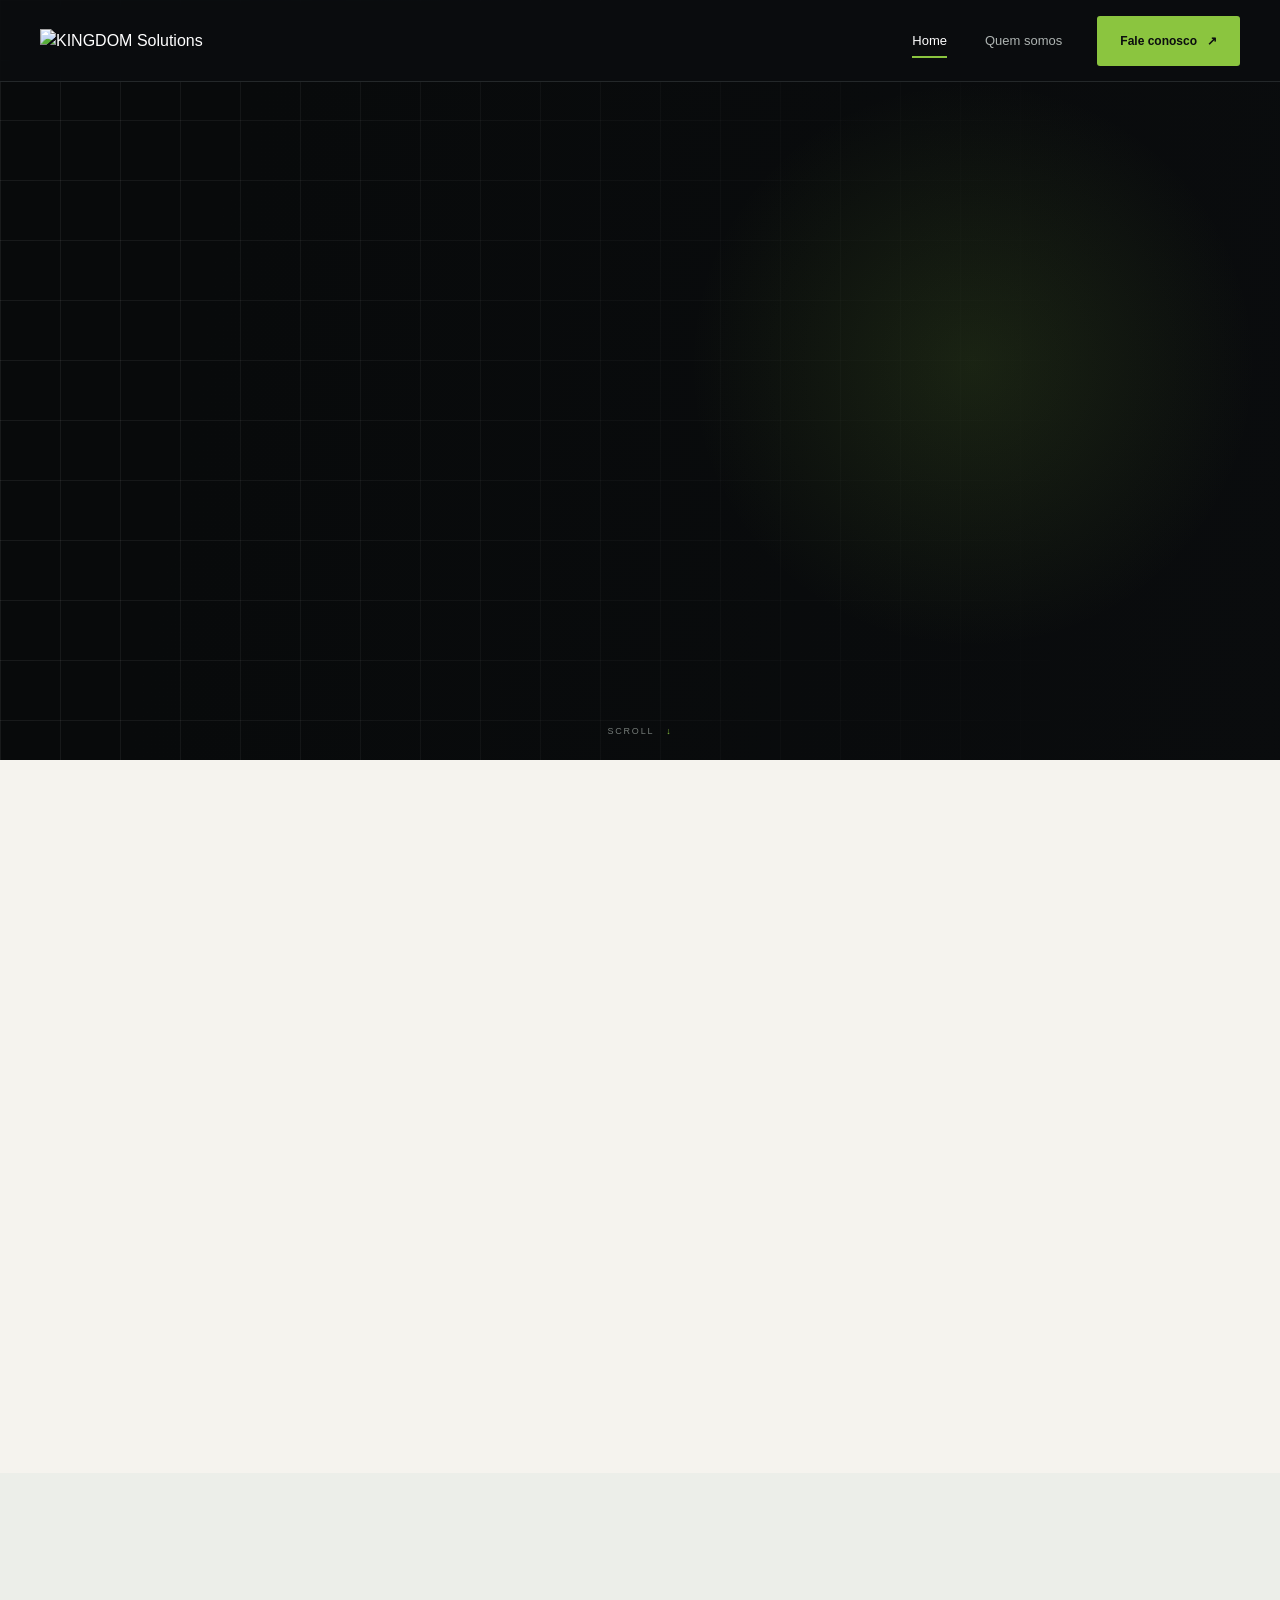
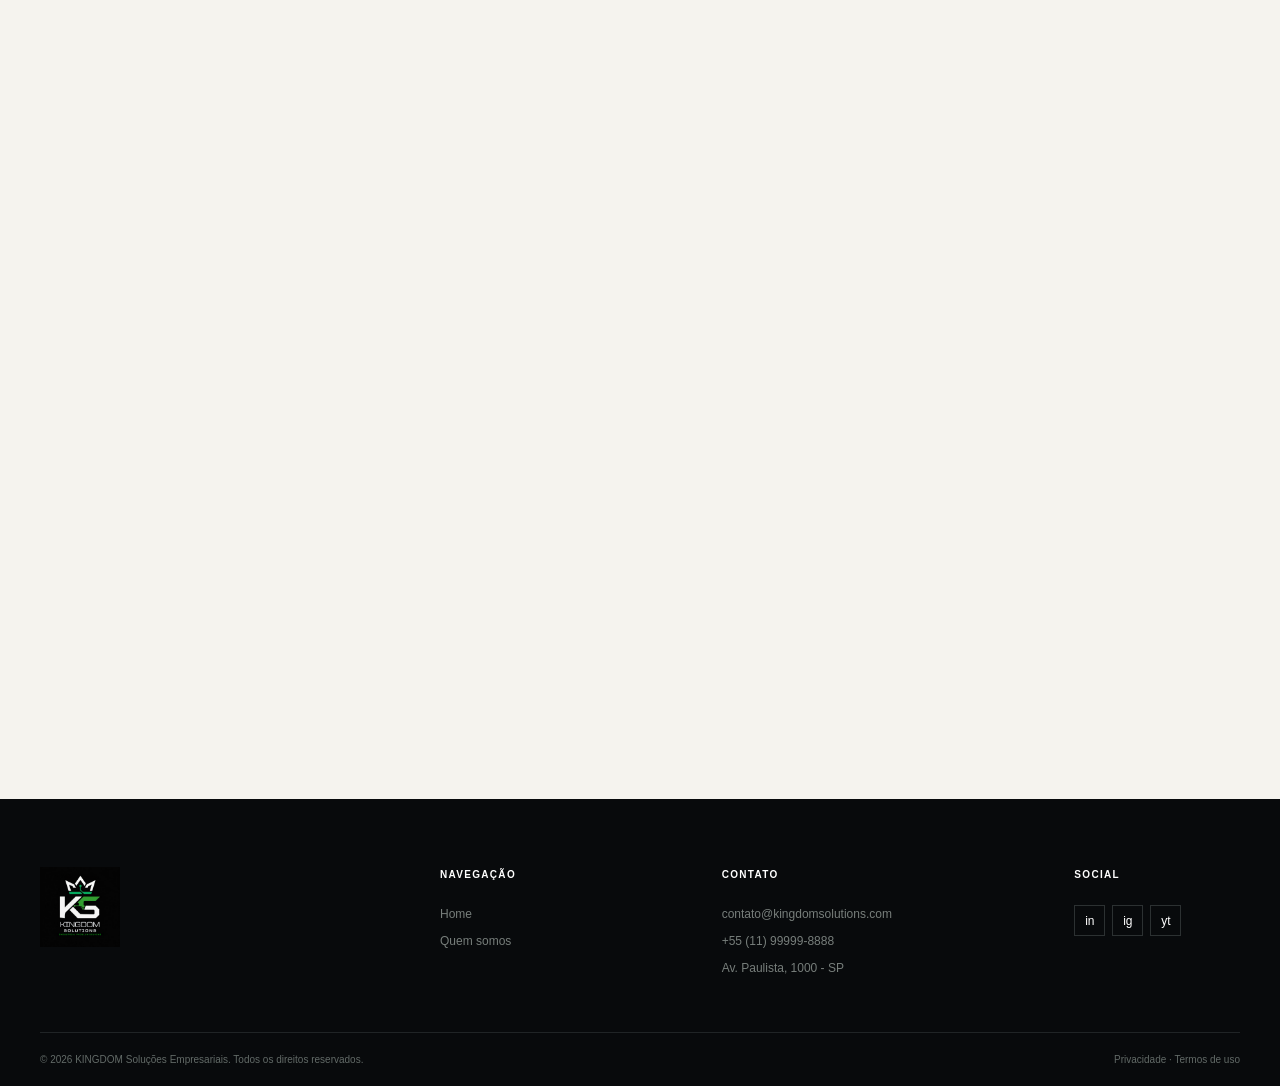
==== commit 417a3a00: "Add files via upload Alterações da página "quem-somos" com adição do texto enviado pela equipe de do" ====
--- a/index.html
+++ b/index.html
@@ -5,114 +5,15 @@
   <meta name="viewport" content="width=device-width,initial-scale=1">
   <meta name="description" content="KINGDOM Technology & Solutions — tecnologia B2B aplicada à indústria.">
   <title>KINGDOM — Technology & Solutions</title>
-  <link rel="stylesheet" href="style.css">
+  <link rel="stylesheet" href="src/styles/style.css">
   <link rel="stylesheet" href="https://cdnjs.cloudflare.com/ajax/libs/font-awesome/6.5.1/css/all.min.css">
-  <style>
-    #contato {
-      background-color: #0b0e14;
-      color: #ffffff;
-      padding: 5rem 1.5rem;
-    }
-    #contato .section-head {
-      text-align: center;
-      max-width: 700px;
-      margin: 0 auto 3rem auto;
-    }
-    #contato .section-head h2 {
-      font-size: 2rem;
-      color: #ffffff;
-      margin-bottom: 0.75rem;
-    }
-    #contato .section-head p {
-      color: #9ca3af;
-      font-size: 1rem;
-      line-height: 1.6;
-    }
-    .contact-grid {
-      display: grid;
-      grid-template-columns: 1fr 1.2fr;
-      gap: 2.5rem;
-      max-width: 1100px;
-      margin: 0 auto;
-      align-items: start;
-    }
-    @media (max-width: 768px) {
-      .contact-grid {
-        grid-template-columns: 1fr;
-      }
-    }
-    .contact-info {
-      display: flex;
-      flex-direction: column;
-      gap: 1rem;
-    }
-    .info-item {
-      background: rgba(255, 255, 255, 0.03);
-      border: 1px solid rgba(255, 255, 255, 0.08);
-      border-radius: 8px;
-      padding: 1.25rem 1.5rem;
-      display: flex;
-      align-items: center;
-      gap: 1.25rem;
-    }
-    .info-item i {
-      color: #80c342;
-      font-size: 1.25rem;
-      width: 24px;
-      text-align: center;
-    }
-    .info-item h4 {
-      margin: 0 0 0.25rem 0;
-      font-size: 1rem;
-      color: #ffffff;
-      font-weight: 600;
-    }
-    .info-item p {
-      margin: 0;
-      color: #9ca3af;
-      font-size: 0.95rem;
-    }
-    .form-group {
-      margin-bottom: 1.25rem;
-      display: flex;
-      flex-direction: column;
-      text-align: left;
-    }
-    .form-group label {
-      font-size: 0.9rem;
-      color: #9ca3af;
-      margin-bottom: 0.5rem;
-    }
-    .form-group input,
-    .form-group textarea {
-      width: 100%;
-      background: #131927;
-      border: 1px solid rgba(255, 255, 255, 0.1);
-      border-radius: 6px;
-      padding: 0.85rem 1rem;
-      color: #ffffff;
-      font-family: inherit;
-      font-size: 0.95rem;
-      box-sizing: border-box;
-      outline: none;
-      transition: border-color 0.2s;
-    }
-    .form-group input:focus,
-    .form-group textarea:focus {
-      border-color: #80c342;
-      background: #172033;
-    }
-    .form-group textarea {
-      resize: vertical;
-    }
-  </style>
 </head>
 <body>
 <header class="header">
   <div class="container nav">
     <!-- LOGO ATUALIZADA AQUI -->
     <a class="brand" href="index.html" aria-label="KINGDOM Home" style="display: flex; align-items: center;">
-      <img src="Logo atualizada.png" alt="KINGDOM Solutions" style="max-height: 80px; width: auto;">
+      <img src="src/images/kingdom-logo.png" alt="KINGDOM Solutions" style="max-height: 80px; width: auto;">
     </a>
     <button class="menu" aria-label="Abrir menu" aria-expanded="false"><span></span><span></span><span></span></button>
     <nav class="links" aria-label="Navegação principal">
@@ -296,6 +197,6 @@
   </div>
 </footer>
 
-<script src="main.js"></script>
+<script src="src/scripts/main.j"></script>
 </body>
 </html>
--- a/src/styles/style.css
+++ b/src/styles/style.css
@@ -0,0 +1,1084 @@
+:root {
+    --bg: #0b0d0f;
+    --bg2: #111518;
+    --paper: #f5f3ee;
+    --white: #fff;
+    --ink: #111416;
+    --muted: #737876;
+    --line: #d9dbd6;
+    --green: #8bc53f;
+    --green2: #70a72d;
+    --max: 1200px
+}
+
+* {
+    box-sizing: border-box;
+    margin: 0;
+    padding: 0
+}
+
+html {
+    scroll-behavior: smooth
+}
+
+body {
+    font-family: Arial, Helvetica, sans-serif;
+    background: var(--paper);
+    color: var(--ink);
+    line-height: 1.5
+}
+
+a {
+    text-decoration: none;
+    color: inherit
+}
+
+.container {
+    width: min(calc(100% - 48px), var(--max));
+    margin: auto
+}
+
+.header {
+    height: 82px;
+    position: fixed;
+    z-index: 20;
+    inset: 0 0 auto;
+    background: rgba(11, 13, 15, .94);
+    backdrop-filter: blur(14px);
+    border-bottom: 1px solid #24282a;
+    color: #fff
+}
+
+.nav {
+    height: 100%;
+    display: flex;
+    align-items: center;
+    gap: 35px
+}
+
+.brand {
+    display: grid;
+    grid-template-columns: 27px auto;
+    grid-template-rows: auto auto;
+    column-gap: 10px;
+    align-items: center
+}
+
+.symbol {
+    width: 27px;
+    height: 27px;
+    position: relative;
+    grid-row: 1/3
+}
+
+.symbol i {
+    position: absolute;
+    width: 15px;
+    height: 15px;
+    border: 3px solid var(--green);
+    transform: rotate(30deg)
+}
+
+.symbol i:nth-child(1) {
+    left: 0;
+    top: 6px
+}
+
+.symbol i:nth-child(2) {
+    left: 10px;
+    top: 0;
+    opacity: .7
+}
+
+.symbol i:nth-child(3) {
+    left: 10px;
+    top: 12px;
+    opacity: .4
+}
+
+.wordmark {
+    font-weight: 800;
+    font-size: 20px;
+    letter-spacing: .13em;
+    line-height: 1
+}
+
+.brand small {
+    font-size: 7px;
+    letter-spacing: .18em;
+    color: #969d9a
+}
+
+.links {
+    display: flex;
+    gap: 38px;
+    margin-left: auto
+}
+
+.links a {
+    font-size: 13px;
+    color: #aeb4b2;
+    padding: 31px 0;
+    position: relative
+}
+
+.links a.active,
+.links a:hover {
+    color: #fff
+}
+
+.links a.active:after {
+    content: "";
+    height: 2px;
+    background: var(--green);
+    position: absolute;
+    left: 0;
+    right: 0;
+    bottom: 23px
+}
+
+.button {
+    display: inline-flex;
+    align-items: center;
+    justify-content: center;
+    gap: 10px;
+    min-height: 50px;
+    padding: 0 22px;
+    border-radius: 3px;
+    border: 1px solid transparent;
+    font-size: 12px;
+    font-weight: 800;
+    transition: .25s
+}
+
+.button-accent {
+    background: var(--green);
+    color: #0b0d0f
+}
+
+.button-accent:hover {
+    background: #a0d75a;
+    transform: translateY(-2px)
+}
+
+.button-outline {
+    color: #fff;
+    border-color: #59605e
+}
+
+.button-outline:hover {
+    border-color: var(--green);
+    color: var(--green)
+}
+
+.button-light {
+    background: var(--paper);
+    color: var(--ink)
+}
+
+.menu {
+    display: none;
+    margin-left: auto;
+    background: none;
+    border: 0
+}
+
+.menu span {
+    display: block;
+    width: 26px;
+    height: 2px;
+    background: #fff;
+    margin: 5px
+}
+
+.hero {
+    min-height: 760px;
+    padding-top: 82px;
+    background: var(--bg);
+    color: #fff;
+    position: relative;
+    overflow: hidden
+}
+
+.hero:before {
+    content: "";
+    position: absolute;
+    inset: 0;
+    background: radial-gradient(circle at 76% 48%, rgba(139, 197, 63, .13), transparent 27%), linear-gradient(100deg, #080a0b 18%, rgba(8, 10, 11, .72) 58%, rgba(8, 10, 11, .35))
+}
+
+.hero-grid {
+    position: absolute;
+    inset: 0;
+    background-image: linear-gradient(#fff1 1px, transparent 1px), linear-gradient(90deg, #fff1 1px, transparent 1px);
+    background-size: 60px 60px;
+    mask-image: linear-gradient(90deg, #000, transparent 90%)
+}
+
+.hero-layout {
+    min-height: 678px;
+    display: grid;
+    grid-template-columns: 1fr 1fr;
+    align-items: center;
+    position: relative
+}
+
+.kicker {
+    font-size: 10px;
+    letter-spacing: .21em;
+    color: var(--green);
+    font-weight: 800;
+    margin-bottom: 15px
+}
+
+.hero h1,
+.inner-hero h1 {
+    font-size: clamp(48px, 5.4vw, 78px);
+    line-height: 1;
+    letter-spacing: -.045em
+}
+
+.hero .lead {
+    max-width: 530px;
+    color: #b3b8b6;
+    margin: 28px 0 34px;
+    font-size: 15px
+}
+
+.actions {
+    display: flex;
+    gap: 12px;
+    flex-wrap: wrap
+}
+
+.hero-art {
+    height: 550px;
+    position: relative
+}
+
+.core {
+    width: 230px;
+    height: 230px;
+    position: absolute;
+    left: 30%;
+    top: 30%;
+    border: 1px solid var(--green);
+    transform: rotate(45deg);
+    box-shadow: 0 0 80px #8bc53f20
+}
+
+.core:before {
+    content: "";
+    position: absolute;
+    inset: 34px;
+    border: 1px solid #fff3
+}
+
+.core span {
+    position: absolute;
+    inset: 0;
+    display: grid;
+    place-items: center;
+    transform: rotate(-45deg);
+    font-size: 100px;
+    font-weight: 800;
+    color: #8bc53f14
+}
+
+.wire {
+    position: absolute;
+    height: 1px;
+    background: #8bc53f80;
+    transform-origin: left
+}
+
+.wire-a {
+    width: 370px;
+    left: 12%;
+    top: 39%;
+    transform: rotate(17deg)
+}
+
+.wire-b {
+    width: 330px;
+    left: 40%;
+    top: 63%;
+    transform: rotate(-25deg)
+}
+
+.wire-c {
+    width: 230px;
+    left: 52%;
+    top: 31%;
+    transform: rotate(66deg)
+}
+
+.module {
+    position: absolute;
+    background: #0b0d0fd9;
+    border: 1px solid #8bc53f88;
+    padding: 14px 17px;
+    min-width: 145px
+}
+
+.module small {
+    display: block;
+    color: #7f8884;
+    font-size: 9px
+}
+
+.module b {
+    font-size: 11px;
+    letter-spacing: .1em
+}
+
+.m1 {
+    right: 75px;
+    top: 105px
+}
+
+.m2 {
+    right: 0;
+    top: 275px
+}
+
+.m3 {
+    left: 50px;
+    bottom: 65px
+}
+
+.scroll {
+    position: absolute;
+    bottom: 22px;
+    left: 50%;
+    transform: translateX(-50%);
+    font-size: 9px;
+    letter-spacing: .2em;
+    color: #747b78
+}
+
+.scroll span {
+    color: var(--green);
+    margin-left: 8px
+}
+
+.section {
+    padding: 120px 0
+}
+
+.split {
+    display: grid;
+    grid-template-columns: 1fr 1fr;
+    gap: 100px;
+    align-items: center
+}
+
+.diagram {
+    height: 460px;
+    background: var(--bg);
+    position: relative;
+    overflow: hidden
+}
+
+.diagram>span {
+    position: absolute;
+    top: 20px;
+    left: 22px;
+    color: #8b918e;
+    font-size: 9px;
+    letter-spacing: .16em
+}
+
+.d-grid {
+    position: absolute;
+    inset: 0;
+    background-image: linear-gradient(#fff1 1px, transparent 1px), linear-gradient(90deg, #fff1 1px, transparent 1px);
+    background-size: 38px 38px
+}
+
+.d-shape {
+    position: absolute;
+    border: 1px solid #8bc53f99;
+    background: #8bc53f08
+}
+
+.d1 {
+    width: 280px;
+    height: 280px;
+    right: 75px;
+    top: 90px;
+    transform: rotate(30deg)
+}
+
+.d2 {
+    width: 160px;
+    height: 70px;
+    left: 35px;
+    bottom: 70px
+}
+
+.d3 {
+    width: 90px;
+    height: 190px;
+    right: 25px;
+    bottom: 20px
+}
+
+.diagram strong {
+    position: absolute;
+    right: 47%;
+    top: 41%;
+    font-size: 100px;
+    color: #8bc53f
+}
+
+.split h2,
+.section-head h2,
+.method h2,
+.about-detail h2 {
+    font-size: clamp(38px, 4vw, 58px);
+    line-height: 1.02;
+    letter-spacing: -.04em
+}
+
+.copy {
+    color: var(--muted);
+    margin-top: 22px;
+    font-size: 15px
+}
+
+.stats {
+    display: flex;
+    gap: 45px;
+    border-top: 1px solid var(--line);
+    margin-top: 36px;
+    padding-top: 22px
+}
+
+.stats b {
+    display: block;
+    font-size: 31px
+}
+
+.stats span {
+    font-size: 10px;
+    text-transform: uppercase;
+    letter-spacing: .08em;
+    color: var(--muted)
+}
+
+.text-link {
+    display: inline-block;
+    margin-top: 30px;
+    font-size: 12px;
+    font-weight: 800;
+    border-bottom: 1px solid var(--green);
+    padding-bottom: 4px
+}
+
+.solutions,
+.pillars {
+    background: #eceee9
+}
+
+.section-head {
+    display: flex;
+    justify-content: space-between;
+    align-items: end;
+    gap: 60px;
+    margin-bottom: 48px
+}
+
+.section-head>p {
+    max-width: 430px;
+    color: var(--muted);
+    font-size: 14px
+}
+
+.cards {
+    display: grid;
+    grid-template-columns: repeat(4, 1fr);
+    gap: 14px
+}
+
+.card {
+    background: var(--paper);
+    border: 1px solid #dfe1dc;
+    min-height: 350px;
+    padding: 27px;
+    position: relative;
+    transition: .25s
+}
+
+.card:hover {
+    transform: translateY(-7px);
+    border-color: var(--green)
+}
+
+.card>span {
+    position: absolute;
+    top: 24px;
+    right: 24px;
+    color: #a4aaa7;
+    font-size: 10px
+}
+
+.card i {
+    display: grid;
+    place-items: center;
+    width: 52px;
+    height: 52px;
+    border: 1px solid #cfd3ce;
+    color: var(--green2);
+    font-size: 27px;
+    font-style: normal;
+    margin-bottom: 80px
+}
+
+.card h3 {
+    font-size: 19px;
+    line-height: 1.1;
+    margin-bottom: 13px
+}
+
+.card p {
+    font-size: 13px;
+    color: var(--muted)
+}
+
+.card a {
+    display: block;
+    margin-top: 22px;
+    font-size: 11px;
+    color: var(--green2);
+    font-weight: 800
+}
+
+.method {
+    background: var(--bg);
+    color: #fff
+}
+
+.method-grid {
+    display: grid;
+    grid-template-columns: .9fr 1.1fr;
+    gap: 120px
+}
+
+.dark-copy {
+    color: #969d9a;
+    max-width: 520px
+}
+
+.steps {
+    border-top: 1px solid #2c3132
+}
+
+.steps>div {
+    display: grid;
+    grid-template-columns: 60px 1fr;
+    gap: 20px;
+    padding: 24px 0;
+    border-bottom: 1px solid #2c3132
+}
+
+.steps b {
+    color: var(--green);
+    font-size: 10px
+}
+
+.steps h3 {
+    font-size: 21px
+}
+
+.steps p {
+    color: #7f8784;
+    font-size: 13px;
+    margin-top: 4px
+}
+
+.cta {
+    padding: 76px 0;
+    background: var(--green)
+}
+
+.cta-inner {
+    display: flex;
+    justify-content: space-between;
+    align-items: center;
+    gap: 40px
+}
+
+.cta .kicker {
+    color: #24330f
+}
+
+.cta h2 {
+    font-size: clamp(32px, 4vw, 54px);
+    line-height: 1.02;
+    letter-spacing: -.04em
+}
+
+.footer {
+    background: #080a0c;
+    color: #fff;
+    padding-top: 68px
+}
+
+.footer-grid {
+    display: grid;
+    grid-template-columns: 1.5fr 1fr 1.3fr .7fr;
+    gap: 45px;
+    padding-bottom: 55px
+}
+
+.footer-brand {
+    margin-bottom: 10px
+}
+
+.footer-grid p {
+    color: var(--green);
+    font-size: 10px;
+    letter-spacing: .15em
+}
+
+.footer-grid small {
+    display: block;
+    color: #727976;
+    max-width: 270px;
+    margin-top: 15px
+}
+
+.footer-grid h4 {
+    font-size: 10px;
+    text-transform: uppercase;
+    letter-spacing: .13em;
+    margin-bottom: 14px
+}
+
+.footer-grid>div:not(:first-child) {
+    display: flex;
+    flex-direction: column;
+    gap: 9px
+}
+
+.footer-grid a,
+.footer-grid span {
+    font-size: 12px;
+    color: #777e7b
+}
+
+.footer-grid a:hover {
+    color: var(--green)
+}
+
+.social {
+    display: flex !important;
+    flex-direction: row !important;
+    gap: 7px
+}
+
+.social a {
+    width: 31px;
+    height: 31px;
+    border: 1px solid #2c3132;
+    display: grid;
+    place-items: center;
+    color: #fff
+}
+
+.footer-bottom {
+    border-top: 1px solid #202426;
+    padding: 19px 0;
+    display: flex;
+    justify-content: space-between;
+    color: #626a67;
+    font-size: 10px
+}
+
+.inner-hero {
+    background: var(--bg);
+    color: #fff;
+    padding: 190px 0 110px;
+    position: relative;
+    overflow: hidden
+}
+
+.inner-hero:after {
+    content: "K";
+    position: absolute;
+    right: 7%;
+    top: 60px;
+    font-size: 420px;
+    color: #8bc53f08;
+    font-weight: 800
+}
+
+.inner-hero .container {
+    position: relative;
+    z-index: 1
+}
+
+.inner-hero p:last-child {
+    max-width: 620px;
+    color: #9da4a1;
+    margin-top: 28px
+}
+
+.about-detail {
+    background: var(--paper)
+}
+
+.pillar-grid {
+    display: grid;
+    grid-template-columns: repeat(4, 1fr);
+    border-top: 1px solid #d2d5d0
+}
+
+.pillar {
+    padding: 30px;
+    border-right: 1px solid #d2d5d0;
+    min-height: 220px
+}
+
+.pillar:last-child {
+    border: 0
+}
+
+.pillar>b {
+    color: var(--green2);
+    font-size: 10px
+}
+
+.pillar h3 {
+    font-size: 22px;
+    margin-top: 55px
+}
+
+.pillar p {
+    color: var(--muted);
+    font-size: 13px;
+    margin-top: 9px
+}
+
+.philosophy {
+    background: var(--bg);
+    color: #fff;
+    text-align: center
+}
+
+.philosophy-inner {
+    max-width: 900px
+}
+
+.philosophy blockquote {
+    font-size: clamp(42px, 6vw, 76px);
+    line-height: 1.02;
+    letter-spacing: -.04em;
+    margin: 35px 0
+}
+
+.philosophy-inner>p:last-child {
+    max-width: 580px;
+    margin: auto;
+    color: #8c9490
+}
+
+.reveal {
+    opacity: 0;
+    transform: translateY(22px);
+    transition: .7s cubic-bezier(.2, .7, .2, 1)
+}
+
+.reveal.show {
+    opacity: 1;
+    transform: none
+}
+
+@media(max-width:950px) {
+    .links {
+        gap: 20px
+    }
+
+    .hero-layout,
+    .split,
+    .method-grid {
+        grid-template-columns: 1fr
+    }
+
+    .hero-art {
+        display: none
+    }
+
+    .hero {
+        min-height: 680px
+    }
+
+    .hero-layout {
+        min-height: 598px
+    }
+
+    .cards {
+        grid-template-columns: repeat(2, 1fr)
+    }
+
+    .pillar-grid {
+        grid-template-columns: repeat(2, 1fr)
+    }
+
+    .pillar:nth-child(2) {
+        border-right: 0
+    }
+
+    .pillar:nth-child(-n+2) {
+        border-bottom: 1px solid #d2d5d0
+    }
+
+    .footer-grid {
+        grid-template-columns: 1fr 1fr
+    }
+
+    .section-head {
+        display: block
+    }
+
+    .section-head>p {
+        margin-top: 20px
+    }
+}
+
+@media(max-width:680px) {
+    .container {
+        width: min(calc(100% - 32px), var(--max))
+    }
+
+    .header {
+        height: 70px
+    }
+
+    .brand small {
+        display: none
+    }
+
+    .header-button {
+        display: none
+    }
+
+    .menu {
+        display: block
+    }
+
+    .links {
+        display: none;
+        position: absolute;
+        top: 70px;
+        left: 16px;
+        right: 16px;
+        background: #111518;
+        border: 1px solid #2b3031;
+        padding: 8px;
+        flex-direction: column;
+        gap: 0
+    }
+
+    .links.open {
+        display: flex
+    }
+
+    .links a {
+        padding: 14px
+    }
+
+    .links a.active:after {
+        bottom: 7px;
+        left: 14px;
+        right: auto;
+        width: 30px
+    }
+
+    .hero {
+        padding-top: 70px
+    }
+
+    .hero h1,
+    .inner-hero h1 {
+        font-size: 48px
+    }
+
+    .actions .button {
+        width: 100%
+    }
+
+    .section {
+        padding: 78px 0
+    }
+
+    .diagram {
+        height: 330px
+    }
+
+    .stats {
+        gap: 20px
+    }
+
+    .stats b {
+        font-size: 25px
+    }
+
+    .cards,
+    .pillar-grid,
+    .footer-grid {
+        grid-template-columns: 1fr
+    }
+
+    .pillar {
+        border-right: 0 !important;
+        border-bottom: 1px solid #d2d5d0
+    }
+
+    .pillar:last-child {
+        border-bottom: 0
+    }
+
+    .footer-bottom {
+        display: block
+    }
+
+    .footer-bottom span {
+        display: block
+    }
+
+    .footer-bottom span+span {
+        margin-top: 8px
+    }
+
+    .cta-inner {
+        display: block
+    }
+
+    .cta .button {
+        margin-top: 25px
+    }
+
+    .inner-hero {
+        padding: 150px 0 85px
+    }
+
+    .inner-hero:after {
+        font-size: 260px;
+        top: 100px
+    }
+}
+
+#contato {
+    background-color: #0b0e14;
+    color: #ffffff;
+    padding: 5rem 1.5rem;
+}
+
+#contato .section-head {
+    text-align: center;
+    max-width: 700px;
+    margin: 0 auto 3rem auto;
+}
+
+#contato .section-head h2 {
+    font-size: 2rem;
+    color: #ffffff;
+    margin-bottom: 0.75rem;
+}
+
+#contato .section-head p {
+    color: #9ca3af;
+    font-size: 1rem;
+    line-height: 1.6;
+}
+
+.contact-grid {
+    display: grid;
+    grid-template-columns: 1fr 1.2fr;
+    gap: 2.5rem;
+    max-width: 1100px;
+    margin: 0 auto;
+    align-items: start;
+}
+
+@media (max-width: 768px) {
+    .contact-grid {
+        grid-template-columns: 1fr;
+    }
+}
+
+.contact-info {
+    display: flex;
+    flex-direction: column;
+    gap: 1rem;
+}
+
+.info-item {
+    background: rgba(255, 255, 255, 0.03);
+    border: 1px solid rgba(255, 255, 255, 0.08);
+    border-radius: 8px;
+    padding: 1.25rem 1.5rem;
+    display: flex;
+    align-items: center;
+    gap: 1.25rem;
+}
+
+.info-item i {
+    color: #80c342;
+    font-size: 1.25rem;
+    width: 24px;
+    text-align: center;
+}
+
+.info-item h4 {
+    margin: 0 0 0.25rem 0;
+    font-size: 1rem;
+    color: #ffffff;
+    font-weight: 600;
+}
+
+.info-item p {
+    margin: 0;
+    color: #9ca3af;
+    font-size: 0.95rem;
+}
+
+.form-group {
+    margin-bottom: 1.25rem;
+    display: flex;
+    flex-direction: column;
+    text-align: left;
+}
+
+.form-group label {
+    font-size: 0.9rem;
+    color: #9ca3af;
+    margin-bottom: 0.5rem;
+}
+
+.form-group input,
+.form-group textarea {
+    width: 100%;
+    background: #131927;
+    border: 1px solid rgba(255, 255, 255, 0.1);
+    border-radius: 6px;
+    padding: 0.85rem 1rem;
+    color: #ffffff;
+    font-family: inherit;
+    font-size: 0.95rem;
+    box-sizing: border-box;
+    outline: none;
+    transition: border-color 0.2s;
+}
+
+.form-group input:focus,
+.form-group textarea:focus {
+    border-color: #80c342;
+    background: #172033;
+}
+
+.form-group textarea {
+    resize: vertical;
+}
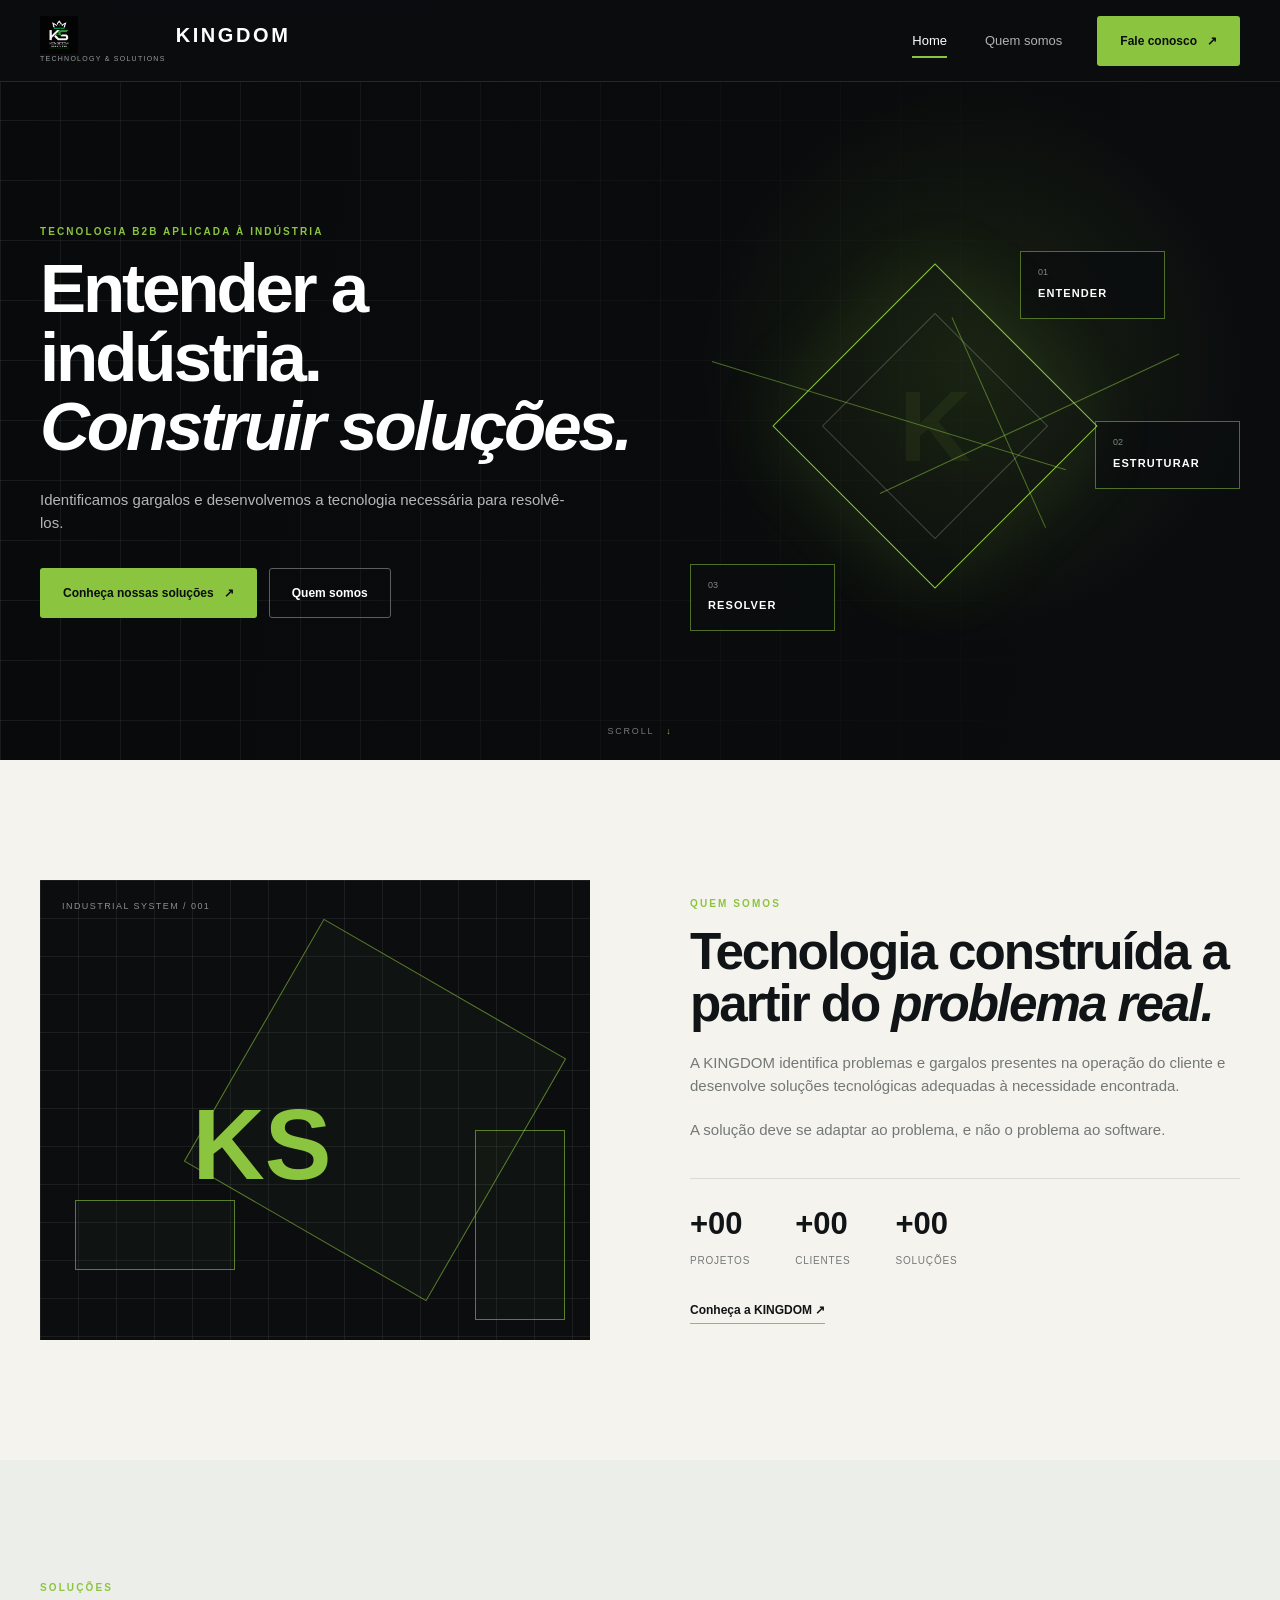
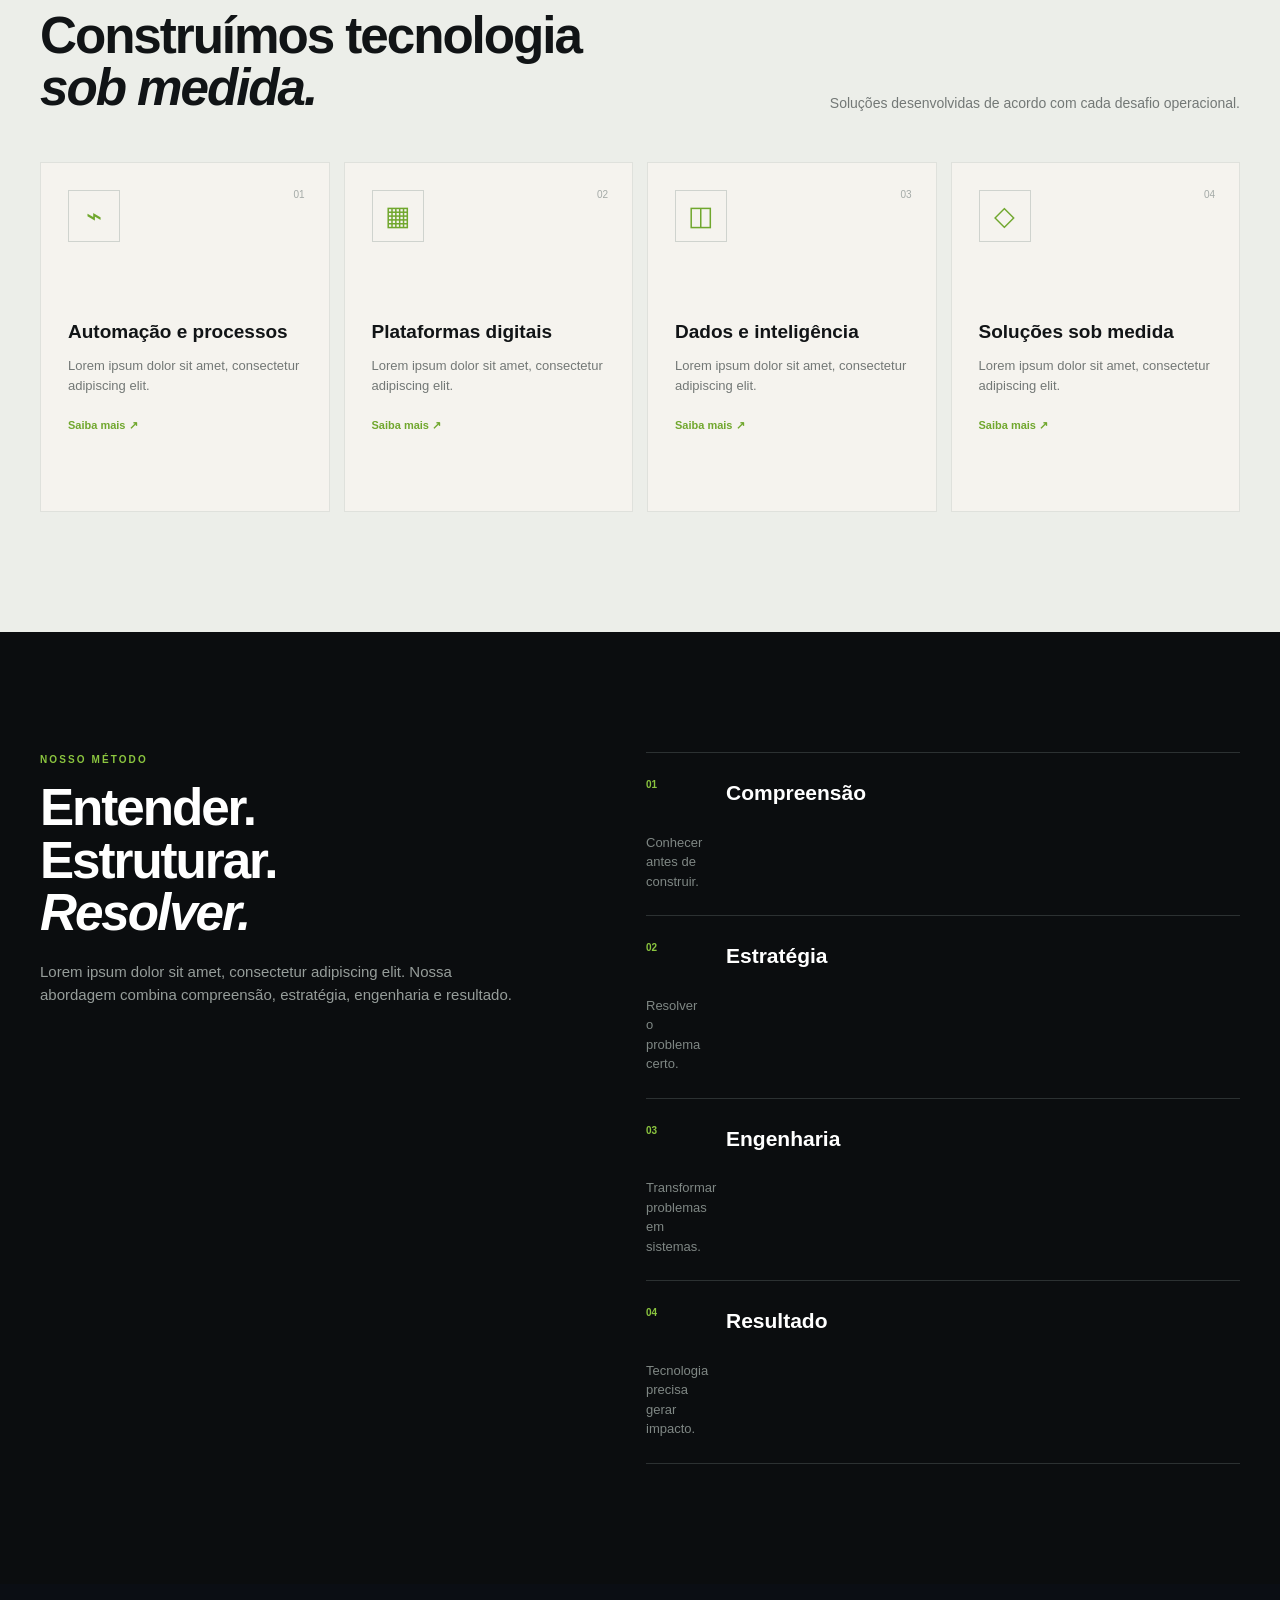
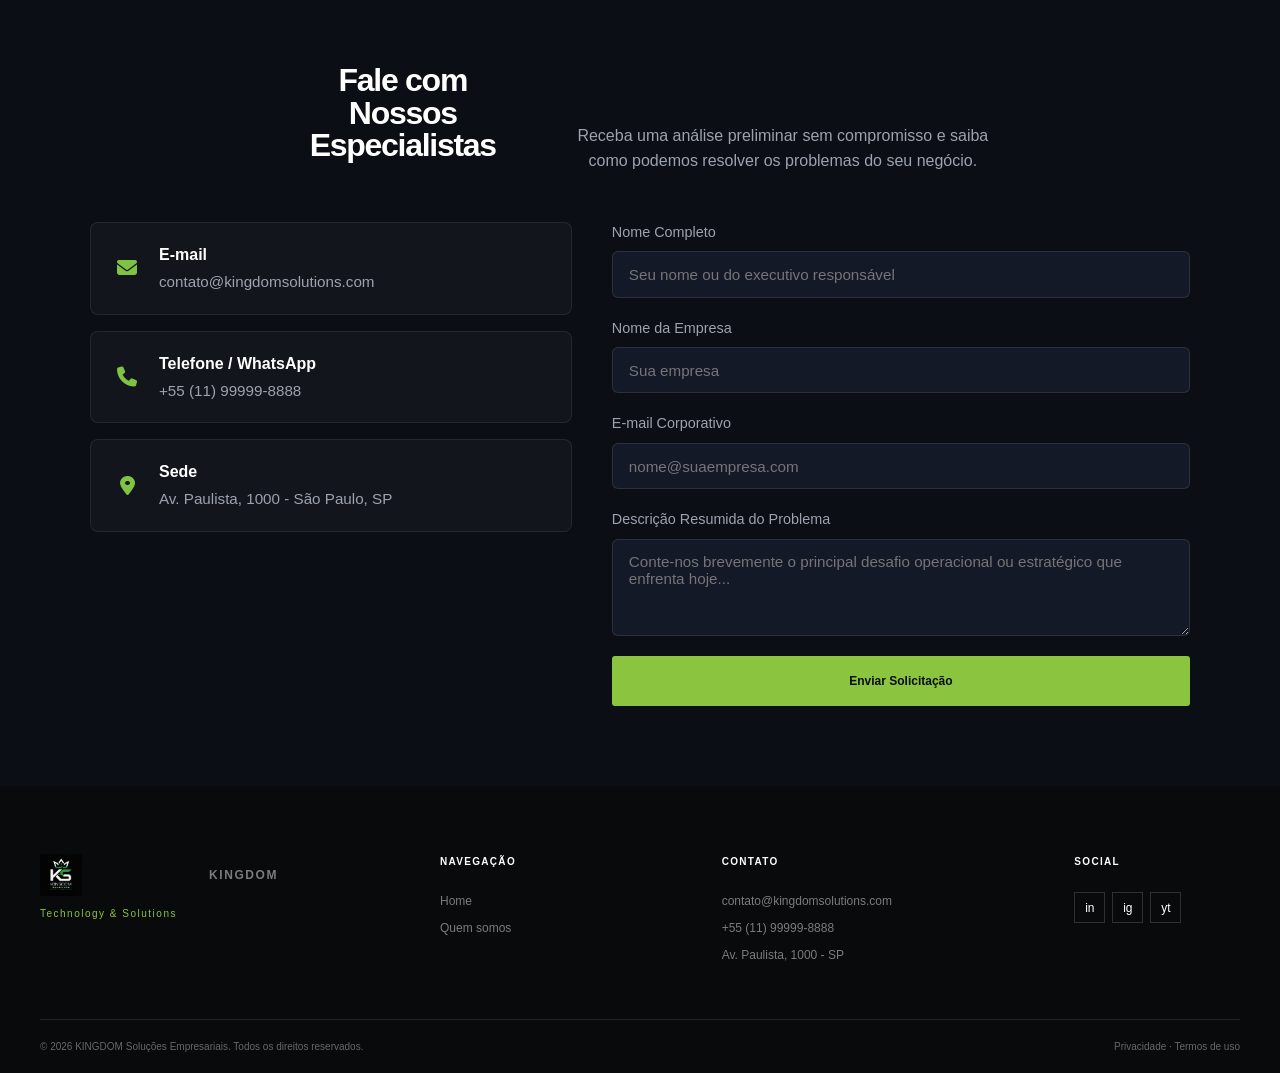
==== commit ab65e57f: "Add files via upload Alterações na logotipo, otimização, SEO, responsividade." ====
--- a/index.html
+++ b/index.html
@@ -2,21 +2,60 @@
 <html lang="pt-BR">
 <head>
   <meta charset="utf-8">
-  <meta name="viewport" content="width=device-width,initial-scale=1">
-  <meta name="description" content="KINGDOM Technology & Solutions — tecnologia B2B aplicada à indústria.">
+  <meta name="viewport" content="width=device-width, initial-scale=1">
   <title>KINGDOM — Technology & Solutions</title>
+  <meta name="description" content="KINGDOM Technology & Solutions — tecnologia B2B aplicada à indústria. Identificamos gargalos operacionais e desenvolvemos soluções sob medida em automação, plataformas digitais e dados.">
+  <meta name="robots" content="index, follow">
+  <meta name="theme-color" content="#0b0d0f">
+  <!-- TODO: confirmar o domínio final de produção antes de publicar e trocar os placeholders abaixo -->
+  <link rel="canonical" href="https://www.kingdom.com.br/index.html">
+  <meta property="og:type" content="website">
+  <meta property="og:locale" content="pt_BR">
+  <meta property="og:site_name" content="KINGDOM Technology & Solutions">
+  <meta property="og:title" content="KINGDOM — Technology & Solutions">
+  <meta property="og:description" content="Tecnologia B2B aplicada à indústria: automação, plataformas digitais, dados e soluções sob medida.">
+  <meta property="og:url" content="https://www.kingdom.com.br/index.html">
+  <!-- Imagem provisória (240×251) — recomenda-se produzir uma arte 1200×630 dedicada para compartilhamento social -->
+  <meta property="og:image" content="https://www.kingdom.com.br/src/resources/img/logotipo.png">
+  <meta name="twitter:card" content="summary">
+  <meta name="twitter:title" content="KINGDOM — Technology & Solutions">
+  <meta name="twitter:description" content="Tecnologia B2B aplicada à indústria: automação, plataformas digitais, dados e soluções sob medida.">
+
+  <link rel="icon" type="image/png" href="src/resources/img/logotipo.png" sizes="32x32">
+  <link rel="apple-touch-icon" href="src/resources/img/apple-touch-icon.png">
+
+  <link rel="preconnect" href="https://cdnjs.cloudflare.com" crossorigin>
   <link rel="stylesheet" href="src/styles/style.css">
   <link rel="stylesheet" href="https://cdnjs.cloudflare.com/ajax/libs/font-awesome/6.5.1/css/all.min.css">
+
+  <script type="application/ld+json">
+  {
+    "@context": "https://schema.org",
+    "@type": "Organization",
+    "name": "KINGDOM Technology & Solutions",
+    "description": "Empresa de tecnologia B2B aplicada à indústria, especializada em automação, plataformas digitais e dados.",
+    "logo": "src/resources/img/logotipo.png",
+    "email": "mailto:contato@kingdomsolutions.com",
+    "telephone": "+55-11-99999-8888",
+    "areaServed": "BR"
+  }
+  </script>
 </head>
 <body>
 <header class="header">
   <div class="container nav">
-    <!-- LOGO ATUALIZADA AQUI -->
-    <a class="brand" href="index.html" aria-label="KINGDOM Home" style="display: flex; align-items: center;">
-      <img src="src/images/kingdom-logo.png" alt="KINGDOM Solutions" style="max-height: 80px; width: auto;">
+    <a class="brand" href="index.html" aria-label="KINGDOM Technology & Solutions — página inicial">
+      <picture>
+        <source srcset="src/resources/img/logotipo.png" type="image/webp">
+        <img class="brand-mark" src="src/resources/img/logotipo.png" width="240" height="251" alt="" loading="eager" decoding="async">
+      </picture>
+      <span class="wordmark">KINGDOM</span>
+      <small>TECHNOLOGY &amp; SOLUTIONS</small>
     </a>
-    <button class="menu" aria-label="Abrir menu" aria-expanded="false"><span></span><span></span><span></span></button>
-    <nav class="links" aria-label="Navegação principal">
+    <button class="menu" type="button" aria-label="Abrir menu" aria-expanded="false" aria-controls="menu-principal">
+      <span></span><span></span><span></span>
+    </button>
+    <nav id="menu-principal" class="links" aria-label="Navegação principal">
       <a class="active" href="index.html">Home</a>
       <a href="quem-somos.html">Quem somos</a>
     </nav>
@@ -31,7 +70,7 @@
       <div class="hero-copy reveal">
         <p class="kicker">TECNOLOGIA B2B APLICADA À INDÚSTRIA</p>
         <h1>Entender a indústria.<br><em>Construir soluções.</em></h1>
-        <p class="lead">Lorem ipsum dolor sit amet, consectetur adipiscing elit. Identificamos gargalos e desenvolvemos a tecnologia necessária para resolvê-los.</p>
+        <p class="lead">Identificamos gargalos e desenvolvemos a tecnologia necessária para resolvê-los.</p>
         <div class="actions">
           <a class="button button-accent" href="#solucoes">Conheça nossas soluções <b>↗</b></a>
           <a class="button button-outline" href="quem-somos.html">Quem somos</a>
@@ -56,12 +95,12 @@
         <div class="d-shape d1"></div>
         <div class="d-shape d2"></div>
         <div class="d-shape d3"></div>
-        <strong>K</strong>
+        <strong>KS</strong>
       </div>
       <div class="reveal">
         <p class="kicker">QUEM SOMOS</p>
         <h2>Tecnologia construída a partir do <em>problema real.</em></h2>
-        <p class="copy">Lorem ipsum dolor sit amet, consectetur adipiscing elit. Sed do eiusmod tempor incididunt ut labore et dolore magna aliqua. A KINGDOM identifica problemas e gargalos presentes na operação do cliente e desenvolve soluções tecnológicas adequadas à necessidade encontrada.</p>
+        <p class="copy">A KINGDOM identifica problemas e gargalos presentes na operação do cliente e desenvolve soluções tecnológicas adequadas à necessidade encontrada.</p>
         <p class="copy">A solução deve se adaptar ao problema, e não o problema ao software.</p>
         <div class="stats">
           <div><b>+00</b><span>Projetos</span></div>
@@ -80,7 +119,7 @@
           <p class="kicker">SOLUÇÕES</p>
           <h2>Construímos tecnologia<br><em>sob medida.</em></h2>
         </div>
-        <p>Lorem ipsum dolor sit amet, consectetur adipiscing elit. Soluções desenvolvidas de acordo com cada desafio operacional.</p>
+        <p>Soluções desenvolvidas de acordo com cada desafio operacional.</p>
       </div>
       <div class="cards">
         <article class="card reveal"><span>01</span><i>⌁</i><h3>Automação e processos</h3><p>Lorem ipsum dolor sit amet, consectetur adipiscing elit.</p><a href="#contato">Saiba mais ↗</a></article>
@@ -113,7 +152,7 @@
         <h2>Fale com Nossos Especialistas</h2>
         <p>Receba uma análise preliminar sem compromisso e saiba como podemos resolver os problemas do seu negócio.</p>
       </div>
-      
+
       <div class="contact-grid">
         <div class="contact-info">
           <div class="info-item">
@@ -142,19 +181,19 @@
         <form onsubmit="event.preventDefault(); alert('Mensagem enviada com sucesso! A equipe KINGDOM entrará em contato.');">
           <div class="form-group">
             <label for="nome">Nome Completo</label>
-            <input type="text" id="nome" placeholder="Seu nome ou do executivo responsável" required>
+            <input type="text" id="nome" name="nome" autocomplete="name" placeholder="Seu nome ou do executivo responsável" required>
           </div>
           <div class="form-group">
             <label for="empresa">Nome da Empresa</label>
-            <input type="text" id="empresa" placeholder="Sua empresa" required>
+            <input type="text" id="empresa" name="empresa" autocomplete="organization" placeholder="Sua empresa" required>
           </div>
           <div class="form-group">
             <label for="email">E-mail Corporativo</label>
-            <input type="email" id="email" placeholder="nome@suaempresa.com" required>
+            <input type="email" id="email" name="email" autocomplete="email" placeholder="nome@suaempresa.com" required>
           </div>
           <div class="form-group">
             <label for="mensagem">Descrição Resumida do Problema</label>
-            <textarea id="mensagem" rows="4" placeholder="Conte-nos brevemente o principal desafio operacional ou estratégico que enfrenta hoje..." required></textarea>
+            <textarea id="mensagem" name="mensagem" rows="4" placeholder="Conte-nos brevemente o principal desafio operacional ou estratégico que enfrenta hoje..." required></textarea>
           </div>
           <button type="submit" class="button button-accent" style="width: 100%; border: none; cursor: pointer;">Enviar Solicitação</button>
         </form>
@@ -166,10 +205,14 @@
 <footer class="footer">
   <div class="container footer-grid">
     <div>
-      <!-- LOGO ATUALIZADA AQUI NO RODAPÉ -->
-      <div class="footer-logo">
-        <img src="Logo atualizada.png" alt="KINGDOM Solutions" style="max-height: 80px; width: auto; margin-bottom: 10px;">
-      </div>
+      <a class="brand footer-brand" href="index.html" aria-label="KINGDOM Technology & Solutions — página inicial">
+        <picture>
+          <source srcset="src/resources/img/logotipo.png" type="image/webp">
+          <img class="brand-mark" src="src/resources/img/logotipo.png" width="240" height="251" alt="" loading="lazy" decoding="async">
+        </picture>
+        <span class="wordmark">KINGDOM</span>
+      </a>
+      <p>Technology &amp; Solutions</p>
     </div>
     <div>
       <h4>Navegação</h4>
@@ -197,6 +240,6 @@
   </div>
 </footer>
 
-<script src="src/scripts/main.j"></script>
+<script src="src/js/main.js" defer></script>
 </body>
-</html>+</html>
--- a/src/styles/style.css
+++ b/src/styles/style.css
@@ -1,3 +1,13 @@
+/*
+ * KINGDOM Technology & Solutions — style.css
+ *
+ * Metodologia: MOBILE-FIRST.
+ * As regras sem @media são a base para telas de celular.
+ * @media(min-width:681px)  -> ajustes para tablet/notebook.
+ * @media(min-width:951px)  -> ajustes para desktop grande.
+ * Cada tier só redeclara o que MUDA em relação ao tier anterior.
+ */
+
 :root {
     --bg: #0b0d0f;
     --bg2: #111518;
@@ -34,12 +44,19 @@
 }
 
 .container {
-    width: min(calc(100% - 48px), var(--max));
+    width: min(calc(100% - 32px), var(--max));
     margin: auto
 }
 
+@media(min-width:681px) {
+    .container {
+        width: min(calc(100% - 48px), var(--max))
+    }
+}
+
+/* ===== Header / navegação ===== */
 .header {
-    height: 82px;
+    height: 70px;
     position: fixed;
     z-index: 20;
     inset: 0 0 auto;
@@ -49,6 +66,12 @@
     color: #fff
 }
 
+@media(min-width:681px) {
+    .header {
+        height: 82px
+    }
+}
+
 .nav {
     height: 100%;
     display: flex;
@@ -58,42 +81,28 @@
 
 .brand {
     display: grid;
-    grid-template-columns: 27px auto;
+    grid-template-columns: auto auto;
     grid-template-rows: auto auto;
     column-gap: 10px;
     align-items: center
 }
 
-.symbol {
-    width: 27px;
-    height: 27px;
-    position: relative;
-    grid-row: 1/3
-}
-
-.symbol i {
-    position: absolute;
-    width: 15px;
-    height: 15px;
-    border: 3px solid var(--green);
-    transform: rotate(30deg)
-}
-
-.symbol i:nth-child(1) {
-    left: 0;
-    top: 6px
-}
-
-.symbol i:nth-child(2) {
-    left: 10px;
-    top: 0;
-    opacity: .7
-}
-
-.symbol i:nth-child(3) {
-    left: 10px;
-    top: 12px;
-    opacity: .4
+/* Marca (logotipo real) — substitui o antigo ícone desenhado em CSS */
+.brand-mark {
+    grid-row: 1/3;
+    display: block;
+    width: 34px;
+    height: auto
+}
+
+@media(min-width:951px) {
+    .brand-mark {
+        width: 38px
+    }
+}
+
+.footer-brand .brand-mark {
+    width: 42px
 }
 
 .wordmark {
@@ -104,21 +113,39 @@
 }
 
 .brand small {
+    display: none;
     font-size: 7px;
     letter-spacing: .18em;
     color: #969d9a
 }
 
+@media(min-width:681px) {
+    .brand small {
+        display: block
+    }
+}
+
 .links {
-    display: flex;
-    gap: 38px;
-    margin-left: auto
+    display: none;
+    position: absolute;
+    top: 70px;
+    left: 16px;
+    right: 16px;
+    background: #111518;
+    border: 1px solid #2b3031;
+    padding: 8px;
+    flex-direction: column;
+    gap: 0
+}
+
+.links.open {
+    display: flex
 }
 
 .links a {
     font-size: 13px;
     color: #aeb4b2;
-    padding: 31px 0;
+    padding: 14px;
     position: relative
 }
 
@@ -132,9 +159,40 @@
     height: 2px;
     background: var(--green);
     position: absolute;
-    left: 0;
-    right: 0;
-    bottom: 23px
+    bottom: 7px;
+    left: 14px;
+    right: auto;
+    width: 30px
+}
+
+@media(min-width:681px) {
+    .links {
+        display: flex;
+        position: static;
+        flex-direction: row;
+        gap: 20px;
+        background: none;
+        border: 0;
+        padding: 0;
+        margin-left: auto
+    }
+
+    .links a {
+        padding: 31px 0
+    }
+
+    .links a.active:after {
+        bottom: 23px;
+        left: 0;
+        right: 0;
+        width: auto
+    }
+}
+
+@media(min-width:951px) {
+    .links {
+        gap: 38px
+    }
 }
 
 .button {
@@ -176,11 +234,27 @@
     color: var(--ink)
 }
 
+.header-button {
+    display: none
+}
+
+@media(min-width:681px) {
+    .header-button {
+        display: inline-flex
+    }
+}
+
 .menu {
-    display: none;
+    display: block;
     margin-left: auto;
     background: none;
     border: 0
+}
+
+@media(min-width:681px) {
+    .menu {
+        display: none
+    }
 }
 
 .menu span {
@@ -191,15 +265,28 @@
     margin: 5px
 }
 
+/* ===== Hero ===== */
 .hero {
-    min-height: 760px;
-    padding-top: 82px;
+    min-height: 680px;
+    padding-top: 70px;
     background: var(--bg);
     color: #fff;
     position: relative;
     overflow: hidden
 }
 
+@media(min-width:681px) {
+    .hero {
+        padding-top: 82px
+    }
+}
+
+@media(min-width:951px) {
+    .hero {
+        min-height: 760px
+    }
+}
+
 .hero:before {
     content: "";
     position: absolute;
@@ -216,11 +303,18 @@
 }
 
 .hero-layout {
-    min-height: 678px;
+    min-height: 598px;
     display: grid;
-    grid-template-columns: 1fr 1fr;
+    grid-template-columns: 1fr;
     align-items: center;
     position: relative
+}
+
+@media(min-width:951px) {
+    .hero-layout {
+        min-height: 678px;
+        grid-template-columns: 1fr 1fr
+    }
 }
 
 .kicker {
@@ -228,14 +322,22 @@
     letter-spacing: .21em;
     color: var(--green);
     font-weight: 800;
-    margin-bottom: 15px
+    margin-bottom: 15px;
 }
 
 .hero h1,
 .inner-hero h1 {
-    font-size: clamp(48px, 5.4vw, 78px);
+    font-size: 48px;
     line-height: 1;
     letter-spacing: -.045em
+}
+
+@media(min-width:681px) {
+
+    .hero h1,
+    .inner-hero h1 {
+        font-size: clamp(48px, 5.4vw, 78px)
+    }
 }
 
 .hero .lead {
@@ -251,9 +353,26 @@
     flex-wrap: wrap
 }
 
+.actions .button {
+    width: 100%
+}
+
+@media(min-width:681px) {
+    .actions .button {
+        width: auto
+    }
+}
+
 .hero-art {
     height: 550px;
-    position: relative
+    position: relative;
+    display: none
+}
+
+@media(min-width:951px) {
+    .hero-art {
+        display: block
+    }
 }
 
 .core {
@@ -362,22 +481,41 @@
     margin-left: 8px
 }
 
+/* ===== Seções gerais ===== */
 .section {
-    padding: 120px 0
+    padding: 78px 0
+}
+
+@media(min-width:681px) {
+    .section {
+        padding: 120px 0
+    }
 }
 
 .split {
     display: grid;
-    grid-template-columns: 1fr 1fr;
+    grid-template-columns: 1fr;
     gap: 100px;
     align-items: center
 }
 
+@media(min-width:951px) {
+    .split {
+        grid-template-columns: 1fr 1fr
+    }
+}
+
 .diagram {
-    height: 460px;
+    height: 330px;
     background: var(--bg);
     position: relative;
     overflow: hidden
+}
+
+@media(min-width:681px) {
+    .diagram {
+        height: 460px
+    }
 }
 
 .diagram>span {
@@ -449,15 +587,27 @@
 
 .stats {
     display: flex;
-    gap: 45px;
+    gap: 20px;
     border-top: 1px solid var(--line);
     margin-top: 36px;
     padding-top: 22px
 }
 
+@media(min-width:681px) {
+    .stats {
+        gap: 45px
+    }
+}
+
 .stats b {
     display: block;
-    font-size: 31px
+    font-size: 25px
+}
+
+@media(min-width:681px) {
+    .stats b {
+        font-size: 31px
+    }
 }
 
 .stats span {
@@ -482,23 +632,46 @@
 }
 
 .section-head {
-    display: flex;
-    justify-content: space-between;
-    align-items: end;
-    gap: 60px;
+    display: block;
     margin-bottom: 48px
 }
 
 .section-head>p {
     max-width: 430px;
     color: var(--muted);
-    font-size: 14px
+    font-size: 14px;
+    margin-top: 20px
+}
+
+@media(min-width:951px) {
+    .section-head {
+        display: flex;
+        justify-content: space-between;
+        align-items: end;
+        gap: 60px
+    }
+
+    .section-head>p {
+        margin-top: 0
+    }
 }
 
 .cards {
     display: grid;
-    grid-template-columns: repeat(4, 1fr);
+    grid-template-columns: 1fr;
     gap: 14px
+}
+
+@media(min-width:681px) {
+    .cards {
+        grid-template-columns: repeat(2, 1fr)
+    }
+}
+
+@media(min-width:951px) {
+    .cards {
+        grid-template-columns: repeat(4, 1fr)
+    }
 }
 
 .card {
@@ -561,8 +734,14 @@
 
 .method-grid {
     display: grid;
-    grid-template-columns: .9fr 1.1fr;
+    grid-template-columns: 1fr;
     gap: 120px
+}
+
+@media(min-width:951px) {
+    .method-grid {
+        grid-template-columns: .9fr 1.1fr
+    }
 }
 
 .dark-copy {
@@ -597,16 +776,23 @@
     margin-top: 4px
 }
 
+/* ===== CTA ===== */
 .cta {
     padding: 76px 0;
     background: var(--green)
 }
 
 .cta-inner {
-    display: flex;
-    justify-content: space-between;
-    align-items: center;
-    gap: 40px
+    display: block
+}
+
+@media(min-width:681px) {
+    .cta-inner {
+        display: flex;
+        justify-content: space-between;
+        align-items: center;
+        gap: 40px
+    }
 }
 
 .cta .kicker {
@@ -619,6 +805,17 @@
     letter-spacing: -.04em
 }
 
+.cta .button {
+    margin-top: 25px
+}
+
+@media(min-width:681px) {
+    .cta .button {
+        margin-top: 0
+    }
+}
+
+/* ===== Rodapé ===== */
 .footer {
     background: #080a0c;
     color: #fff;
@@ -627,9 +824,21 @@
 
 .footer-grid {
     display: grid;
-    grid-template-columns: 1.5fr 1fr 1.3fr .7fr;
+    grid-template-columns: 1fr;
     gap: 45px;
     padding-bottom: 55px
+}
+
+@media(min-width:681px) {
+    .footer-grid {
+        grid-template-columns: 1fr 1fr
+    }
+}
+
+@media(min-width:951px) {
+    .footer-grid {
+        grid-template-columns: 1.5fr 1fr 1.3fr .7fr
+    }
 }
 
 .footer-brand {
@@ -690,28 +899,64 @@
 .footer-bottom {
     border-top: 1px solid #202426;
     padding: 19px 0;
-    display: flex;
-    justify-content: space-between;
+    display: block;
     color: #626a67;
     font-size: 10px
 }
 
+.footer-bottom span {
+    display: block
+}
+
+.footer-bottom span+span {
+    margin-top: 8px
+}
+
+@media(min-width:681px) {
+    .footer-bottom {
+        display: flex;
+        justify-content: space-between
+    }
+
+    .footer-bottom span {
+        display: inline
+    }
+
+    .footer-bottom span+span {
+        margin-top: 0
+    }
+}
+
+/* ===== Página "Quem somos" ===== */
 .inner-hero {
     background: var(--bg);
     color: #fff;
-    padding: 190px 0 110px;
+    padding: 150px 0 85px;
     position: relative;
     overflow: hidden
 }
 
+@media(min-width:681px) {
+    .inner-hero {
+        padding: 190px 0 110px
+    }
+}
+
 .inner-hero:after {
     content: "K";
     position: absolute;
     right: 7%;
-    top: 60px;
-    font-size: 420px;
+    top: 100px;
+    font-size: 260px;
     color: #8bc53f08;
     font-weight: 800
+}
+
+@media(min-width:681px) {
+    .inner-hero:after {
+        top: 60px;
+        font-size: 420px
+    }
 }
 
 .inner-hero .container {
@@ -731,18 +976,62 @@
 
 .pillar-grid {
     display: grid;
-    grid-template-columns: repeat(4, 1fr);
+    grid-template-columns: 1fr;
     border-top: 1px solid #d2d5d0
+}
+
+@media(min-width:681px) {
+    .pillar-grid {
+        grid-template-columns: repeat(2, 1fr)
+    }
+}
+
+@media(min-width:951px) {
+    .pillar-grid {
+        grid-template-columns: repeat(4, 1fr)
+    }
 }
 
 .pillar {
     padding: 30px;
-    border-right: 1px solid #d2d5d0;
-    min-height: 220px
+    min-height: 220px;
+    border-bottom: 1px solid #d2d5d0
 }
 
 .pillar:last-child {
-    border: 0
+    border-bottom: 0
+}
+
+@media(min-width:681px) {
+    .pillar {
+        border-right: 1px solid #d2d5d0
+    }
+
+    .pillar:nth-child(2n) {
+        border-right: 0
+    }
+
+    .pillar:nth-child(-n+2) {
+        border-bottom: 1px solid #d2d5d0
+    }
+
+    .pillar:nth-child(n+3) {
+        border-bottom: 0
+    }
+}
+
+@media(min-width:951px) {
+    .pillar {
+        border-bottom: 0
+    }
+
+    .pillar:nth-child(2n) {
+        border-right: 1px solid #d2d5d0
+    }
+
+    .pillar:last-child {
+        border-right: 0
+    }
 }
 
 .pillar>b {
@@ -795,224 +1084,50 @@
     transform: none
 }
 
-@media(max-width:950px) {
-    .links {
-        gap: 20px
-    }
-
-    .hero-layout,
-    .split,
-    .method-grid {
-        grid-template-columns: 1fr
-    }
-
-    .hero-art {
-        display: none
-    }
-
-    .hero {
-        min-height: 680px
-    }
-
-    .hero-layout {
-        min-height: 598px
-    }
-
-    .cards {
-        grid-template-columns: repeat(2, 1fr)
-    }
-
-    .pillar-grid {
-        grid-template-columns: repeat(2, 1fr)
-    }
-
-    .pillar:nth-child(2) {
-        border-right: 0
-    }
-
-    .pillar:nth-child(-n+2) {
-        border-bottom: 1px solid #d2d5d0
-    }
-
-    .footer-grid {
-        grid-template-columns: 1fr 1fr
-    }
-
-    .section-head {
-        display: block
-    }
-
-    .section-head>p {
-        margin-top: 20px
-    }
-}
-
-@media(max-width:680px) {
-    .container {
-        width: min(calc(100% - 32px), var(--max))
-    }
-
-    .header {
-        height: 70px
-    }
-
-    .brand small {
-        display: none
-    }
-
-    .header-button {
-        display: none
-    }
-
-    .menu {
-        display: block
-    }
-
-    .links {
-        display: none;
-        position: absolute;
-        top: 70px;
-        left: 16px;
-        right: 16px;
-        background: #111518;
-        border: 1px solid #2b3031;
-        padding: 8px;
-        flex-direction: column;
-        gap: 0
-    }
-
-    .links.open {
-        display: flex
-    }
-
-    .links a {
-        padding: 14px
-    }
-
-    .links a.active:after {
-        bottom: 7px;
-        left: 14px;
-        right: auto;
-        width: 30px
-    }
-
-    .hero {
-        padding-top: 70px
-    }
-
-    .hero h1,
-    .inner-hero h1 {
-        font-size: 48px
-    }
-
-    .actions .button {
-        width: 100%
-    }
-
-    .section {
-        padding: 78px 0
-    }
-
-    .diagram {
-        height: 330px
-    }
-
-    .stats {
-        gap: 20px
-    }
-
-    .stats b {
-        font-size: 25px
-    }
-
-    .cards,
-    .pillar-grid,
-    .footer-grid {
-        grid-template-columns: 1fr
-    }
-
-    .pillar {
-        border-right: 0 !important;
-        border-bottom: 1px solid #d2d5d0
-    }
-
-    .pillar:last-child {
-        border-bottom: 0
-    }
-
-    .footer-bottom {
-        display: block
-    }
-
-    .footer-bottom span {
-        display: block
-    }
-
-    .footer-bottom span+span {
-        margin-top: 8px
-    }
-
-    .cta-inner {
-        display: block
-    }
-
-    .cta .button {
-        margin-top: 25px
-    }
-
-    .inner-hero {
-        padding: 150px 0 85px
-    }
-
-    .inner-hero:after {
-        font-size: 260px;
-        top: 100px
-    }
-}
-
+/* ===== Seção de contato (index.html) ===== */
 #contato {
     background-color: #0b0e14;
     color: #ffffff;
-    padding: 5rem 1.5rem;
+    padding: 5rem 1.5rem
 }
 
 #contato .section-head {
     text-align: center;
     max-width: 700px;
-    margin: 0 auto 3rem auto;
+    margin: 0 auto 3rem auto
 }
 
 #contato .section-head h2 {
     font-size: 2rem;
     color: #ffffff;
-    margin-bottom: 0.75rem;
+    margin-bottom: 0.75rem
 }
 
 #contato .section-head p {
     color: #9ca3af;
     font-size: 1rem;
-    line-height: 1.6;
+    line-height: 1.6
 }
 
 .contact-grid {
     display: grid;
-    grid-template-columns: 1fr 1.2fr;
+    grid-template-columns: 1fr;
     gap: 2.5rem;
     max-width: 1100px;
     margin: 0 auto;
-    align-items: start;
-}
-
-@media (max-width: 768px) {
+    align-items: start
+}
+
+@media(min-width:681px) {
     .contact-grid {
-        grid-template-columns: 1fr;
+        grid-template-columns: 1fr 1.2fr
     }
 }
 
 .contact-info {
     display: flex;
     flex-direction: column;
-    gap: 1rem;
+    gap: 1rem
 }
 
 .info-item {
@@ -1022,40 +1137,40 @@
     padding: 1.25rem 1.5rem;
     display: flex;
     align-items: center;
-    gap: 1.25rem;
+    gap: 1.25rem
 }
 
 .info-item i {
     color: #80c342;
     font-size: 1.25rem;
     width: 24px;
-    text-align: center;
+    text-align: center
 }
 
 .info-item h4 {
     margin: 0 0 0.25rem 0;
     font-size: 1rem;
     color: #ffffff;
-    font-weight: 600;
+    font-weight: 600
 }
 
 .info-item p {
     margin: 0;
     color: #9ca3af;
-    font-size: 0.95rem;
+    font-size: 0.95rem
 }
 
 .form-group {
     margin-bottom: 1.25rem;
     display: flex;
     flex-direction: column;
-    text-align: left;
+    text-align: left
 }
 
 .form-group label {
     font-size: 0.9rem;
     color: #9ca3af;
-    margin-bottom: 0.5rem;
+    margin-bottom: 0.5rem
 }
 
 .form-group input,
@@ -1070,15 +1185,15 @@
     font-size: 0.95rem;
     box-sizing: border-box;
     outline: none;
-    transition: border-color 0.2s;
+    transition: border-color 0.2s
 }
 
 .form-group input:focus,
 .form-group textarea:focus {
     border-color: #80c342;
-    background: #172033;
+    background: #172033
 }
 
 .form-group textarea {
-    resize: vertical;
-}+    resize: vertical
+}
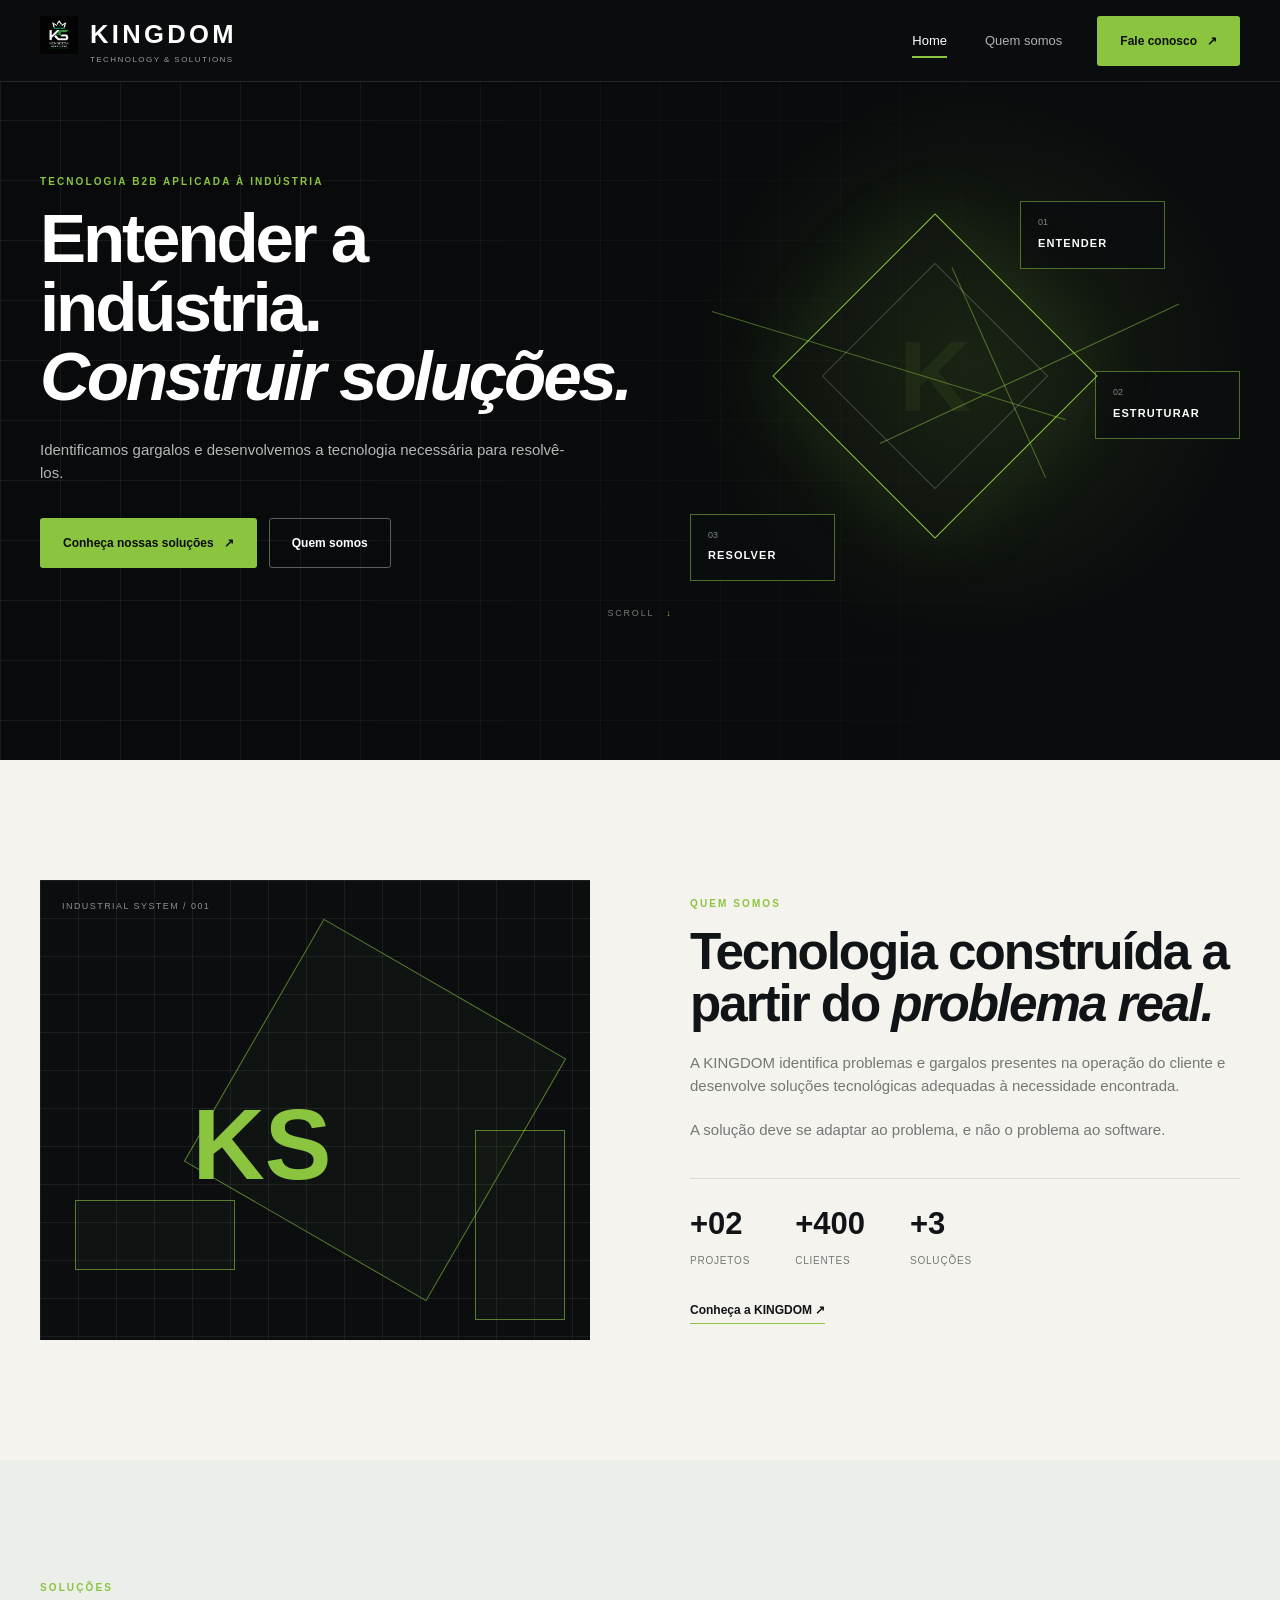
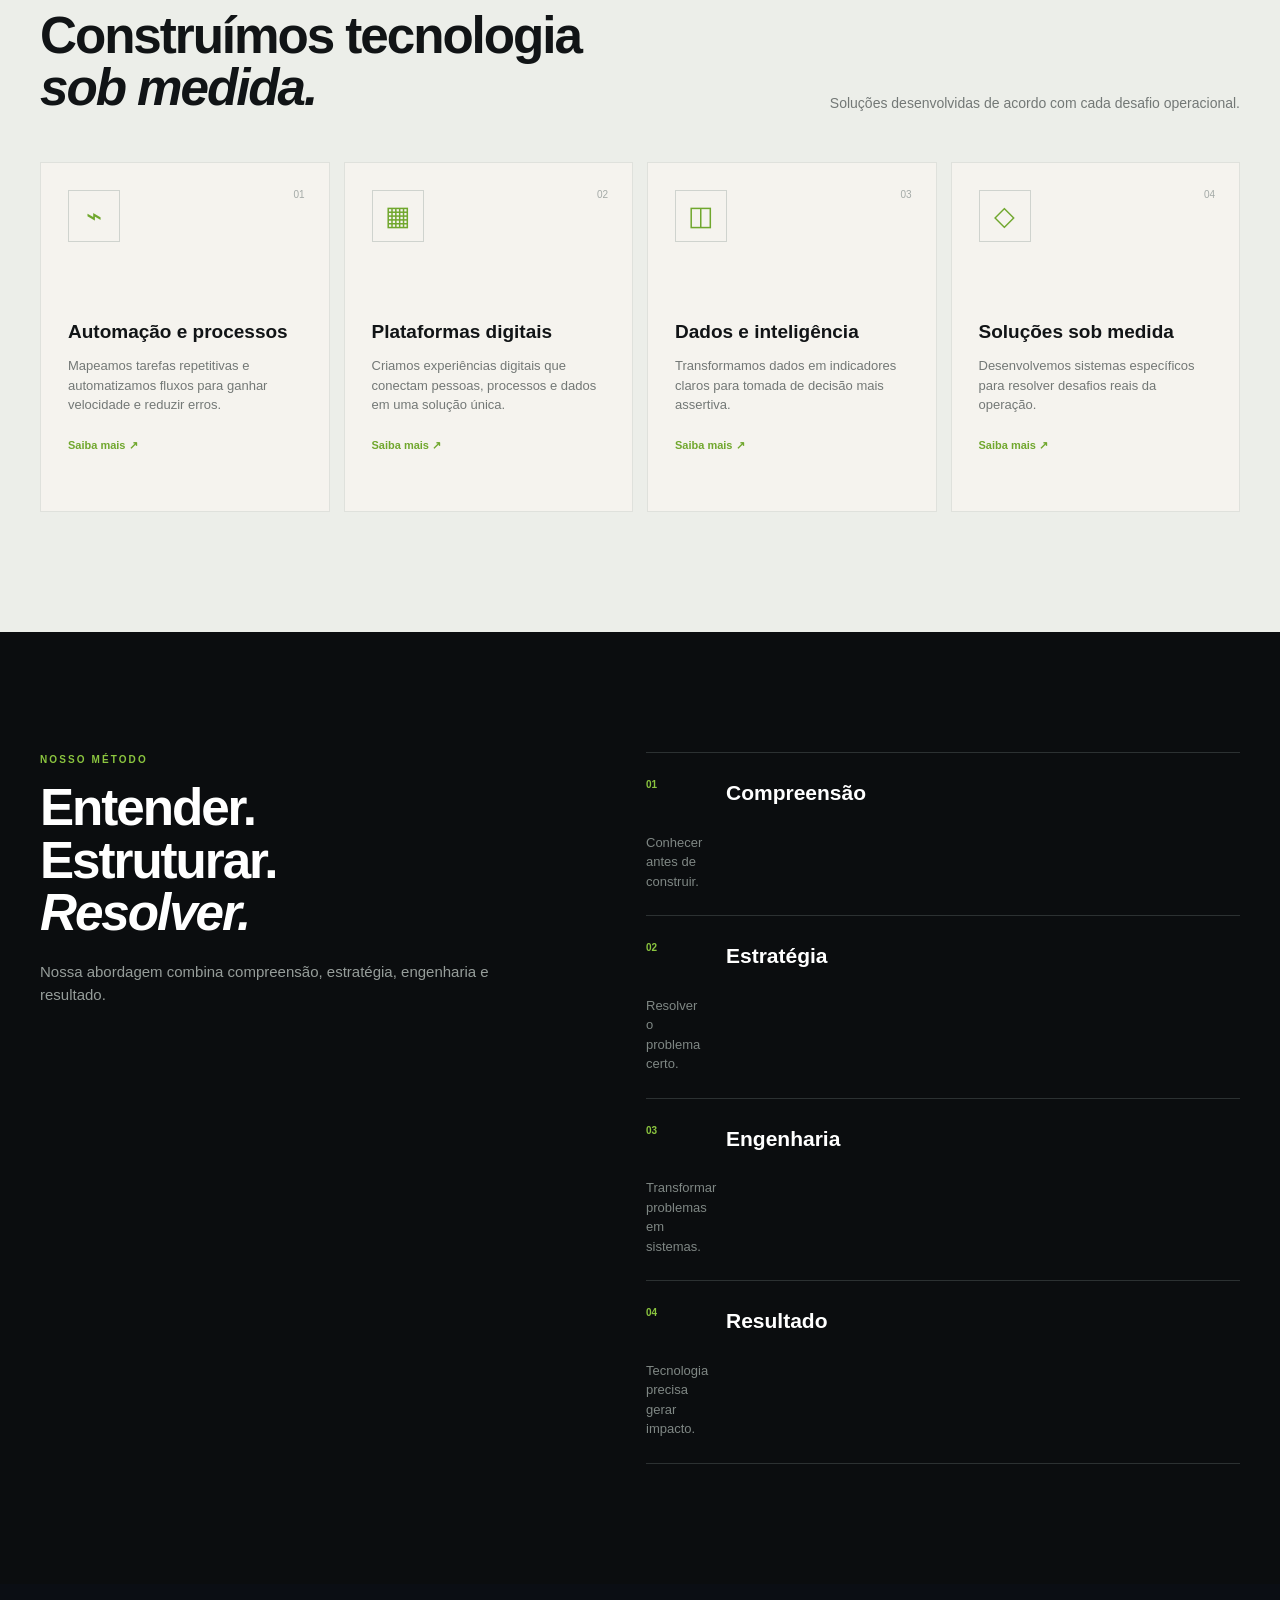
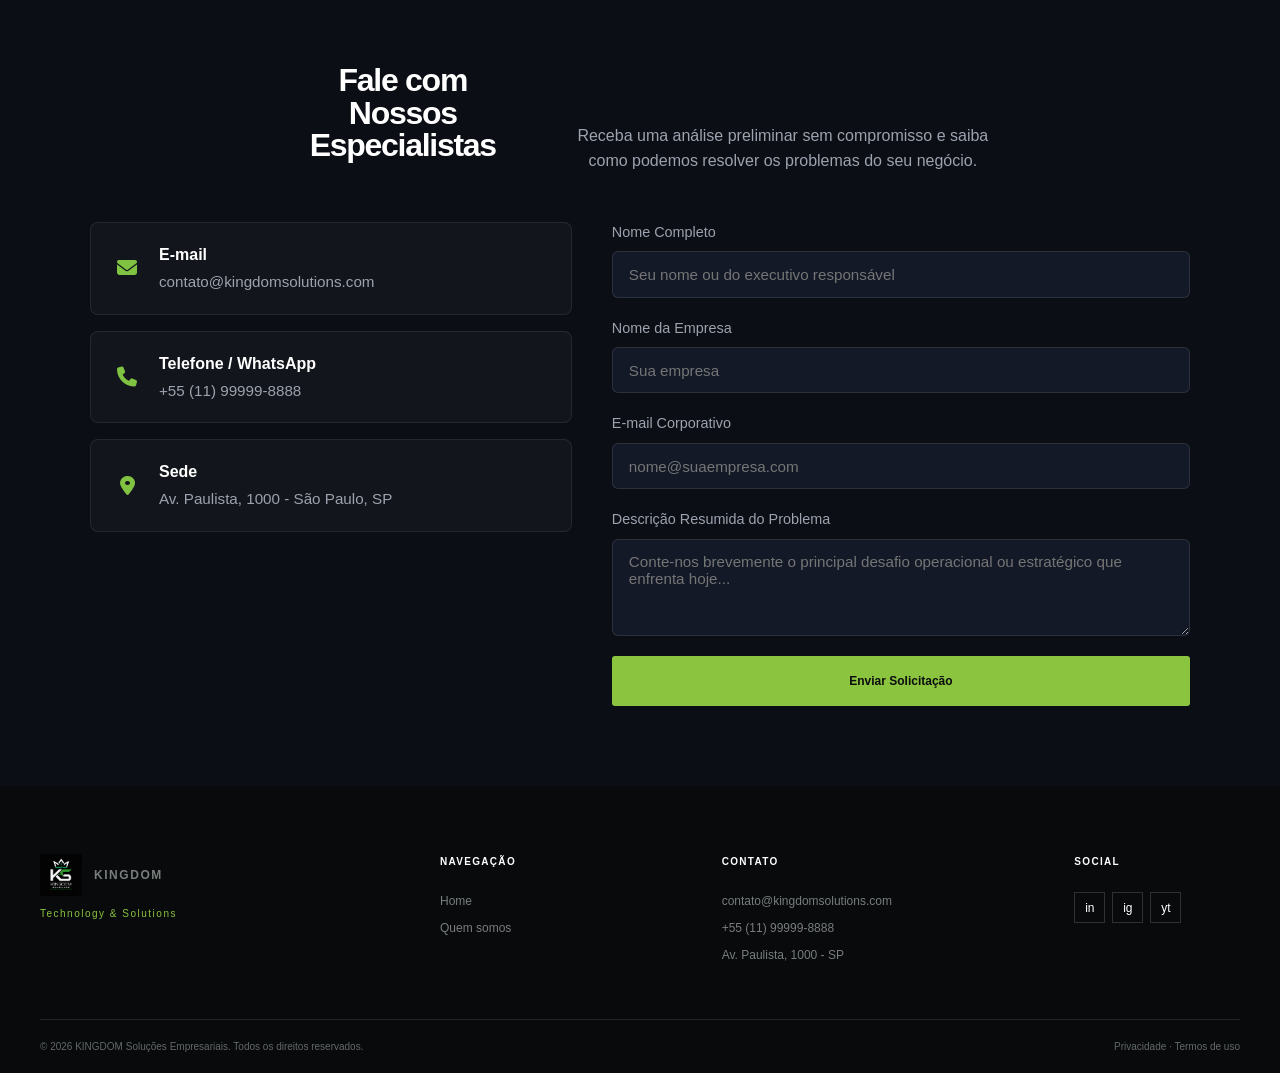
==== commit d326ff50: "substituição de textos em latim da div.cards" ====
--- a/index.html
+++ b/index.html
@@ -103,9 +103,9 @@
         <p class="copy">A KINGDOM identifica problemas e gargalos presentes na operação do cliente e desenvolve soluções tecnológicas adequadas à necessidade encontrada.</p>
         <p class="copy">A solução deve se adaptar ao problema, e não o problema ao software.</p>
         <div class="stats">
-          <div><b>+00</b><span>Projetos</span></div>
-          <div><b>+00</b><span>Clientes</span></div>
-          <div><b>+00</b><span>Soluções</span></div>
+          <div><b>+02</b><span>Projetos</span></div>
+          <div><b>+400</b><span>Clientes</span></div>
+          <div><b>+3</b><span>Soluções</span></div>
         </div>
         <a class="text-link" href="quem-somos.html">Conheça a KINGDOM <b>↗</b></a>
       </div>
@@ -122,10 +122,10 @@
         <p>Soluções desenvolvidas de acordo com cada desafio operacional.</p>
       </div>
       <div class="cards">
-        <article class="card reveal"><span>01</span><i>⌁</i><h3>Automação e processos</h3><p>Lorem ipsum dolor sit amet, consectetur adipiscing elit.</p><a href="#contato">Saiba mais ↗</a></article>
-        <article class="card reveal"><span>02</span><i>▦</i><h3>Plataformas digitais</h3><p>Lorem ipsum dolor sit amet, consectetur adipiscing elit.</p><a href="#contato">Saiba mais ↗</a></article>
-        <article class="card reveal"><span>03</span><i>◫</i><h3>Dados e inteligência</h3><p>Lorem ipsum dolor sit amet, consectetur adipiscing elit.</p><a href="#contato">Saiba mais ↗</a></article>
-        <article class="card reveal"><span>04</span><i>◇</i><h3>Soluções sob medida</h3><p>Lorem ipsum dolor sit amet, consectetur adipiscing elit.</p><a href="#contato">Saiba mais ↗</a></article>
+        <article class="card reveal"><span>01</span><i>⌁</i><h3>Automação e processos</h3><p>Mapeamos tarefas repetitivas e automatizamos fluxos para ganhar velocidade e reduzir erros.</p><a href="#contato">Saiba mais ↗</a></article>
+        <article class="card reveal"><span>02</span><i>▦</i><h3>Plataformas digitais</h3><p>Criamos experiências digitais que conectam pessoas, processos e dados em uma solução única.</p><a href="#contato">Saiba mais ↗</a></article>
+        <article class="card reveal"><span>03</span><i>◫</i><h3>Dados e inteligência</h3><p>Transformamos dados em indicadores claros para tomada de decisão mais assertiva.</p><a href="#contato">Saiba mais ↗</a></article>
+        <article class="card reveal"><span>04</span><i>◇</i><h3>Soluções sob medida</h3><p>Desenvolvemos sistemas específicos para resolver desafios reais da operação.</p><a href="#contato">Saiba mais ↗</a></article>
       </div>
     </div>
   </section>
@@ -135,7 +135,7 @@
       <div class="reveal">
         <p class="kicker">NOSSO MÉTODO</p>
         <h2>Entender.<br>Estruturar.<br><em>Resolver.</em></h2>
-        <p class="copy dark-copy">Lorem ipsum dolor sit amet, consectetur adipiscing elit. Nossa abordagem combina compreensão, estratégia, engenharia e resultado.</p>
+        <p class="copy dark-copy">Nossa abordagem combina compreensão, estratégia, engenharia e resultado.</p>
       </div>
       <div class="steps reveal">
         <div><b>01</b><h3>Compreensão</h3><p>Conhecer antes de construir.</p></div>
--- a/src/styles/style.css
+++ b/src/styles/style.css
@@ -82,14 +82,17 @@
 .brand {
     display: grid;
     grid-template-columns: auto auto;
-    grid-template-rows: auto auto;
-    column-gap: 10px;
-    align-items: center
+    grid-template-areas:
+        'logo wordmark'
+        'logo small';
+    column-gap: 12px;
+    align-items: center;
+    justify-content: start
 }
 
 /* Marca (logotipo real) — substitui o antigo ícone desenhado em CSS */
 .brand-mark {
-    grid-row: 1/3;
+    grid-area: logo;
     display: block;
     width: 34px;
     height: auto
@@ -106,22 +109,25 @@
 }
 
 .wordmark {
+    grid-area: wordmark;
     font-weight: 800;
-    font-size: 20px;
+    font-size: clamp(1.5rem, 2vw, 3rem);
     letter-spacing: .13em;
-    line-height: 1
+    line-height: .9
 }
 
 .brand small {
+    grid-area: small;
     display: none;
-    font-size: 7px;
+    font-size: 8px;
     letter-spacing: .18em;
     color: #969d9a
 }
 
 @media(min-width:681px) {
     .brand small {
-        display: block
+        display: block;
+        font-size:8px;
     }
 }
 
@@ -268,7 +274,7 @@
 /* ===== Hero ===== */
 .hero {
     min-height: 680px;
-    padding-top: 70px;
+    padding-top: 3px;
     background: var(--bg);
     color: #fff;
     position: relative;
@@ -277,7 +283,7 @@
 
 @media(min-width:681px) {
     .hero {
-        padding-top: 82px
+        padding-top: 32px
     }
 }
 
@@ -468,12 +474,17 @@
 
 .scroll {
     position: absolute;
-    bottom: 22px;
+    bottom: 90px;
     left: 50%;
     transform: translateX(-50%);
     font-size: 9px;
     letter-spacing: .2em;
     color: #747b78
+}
+@media(min-width:951px) {
+    .scroll {
+        bottom: 140px
+    }
 }
 
 .scroll span {
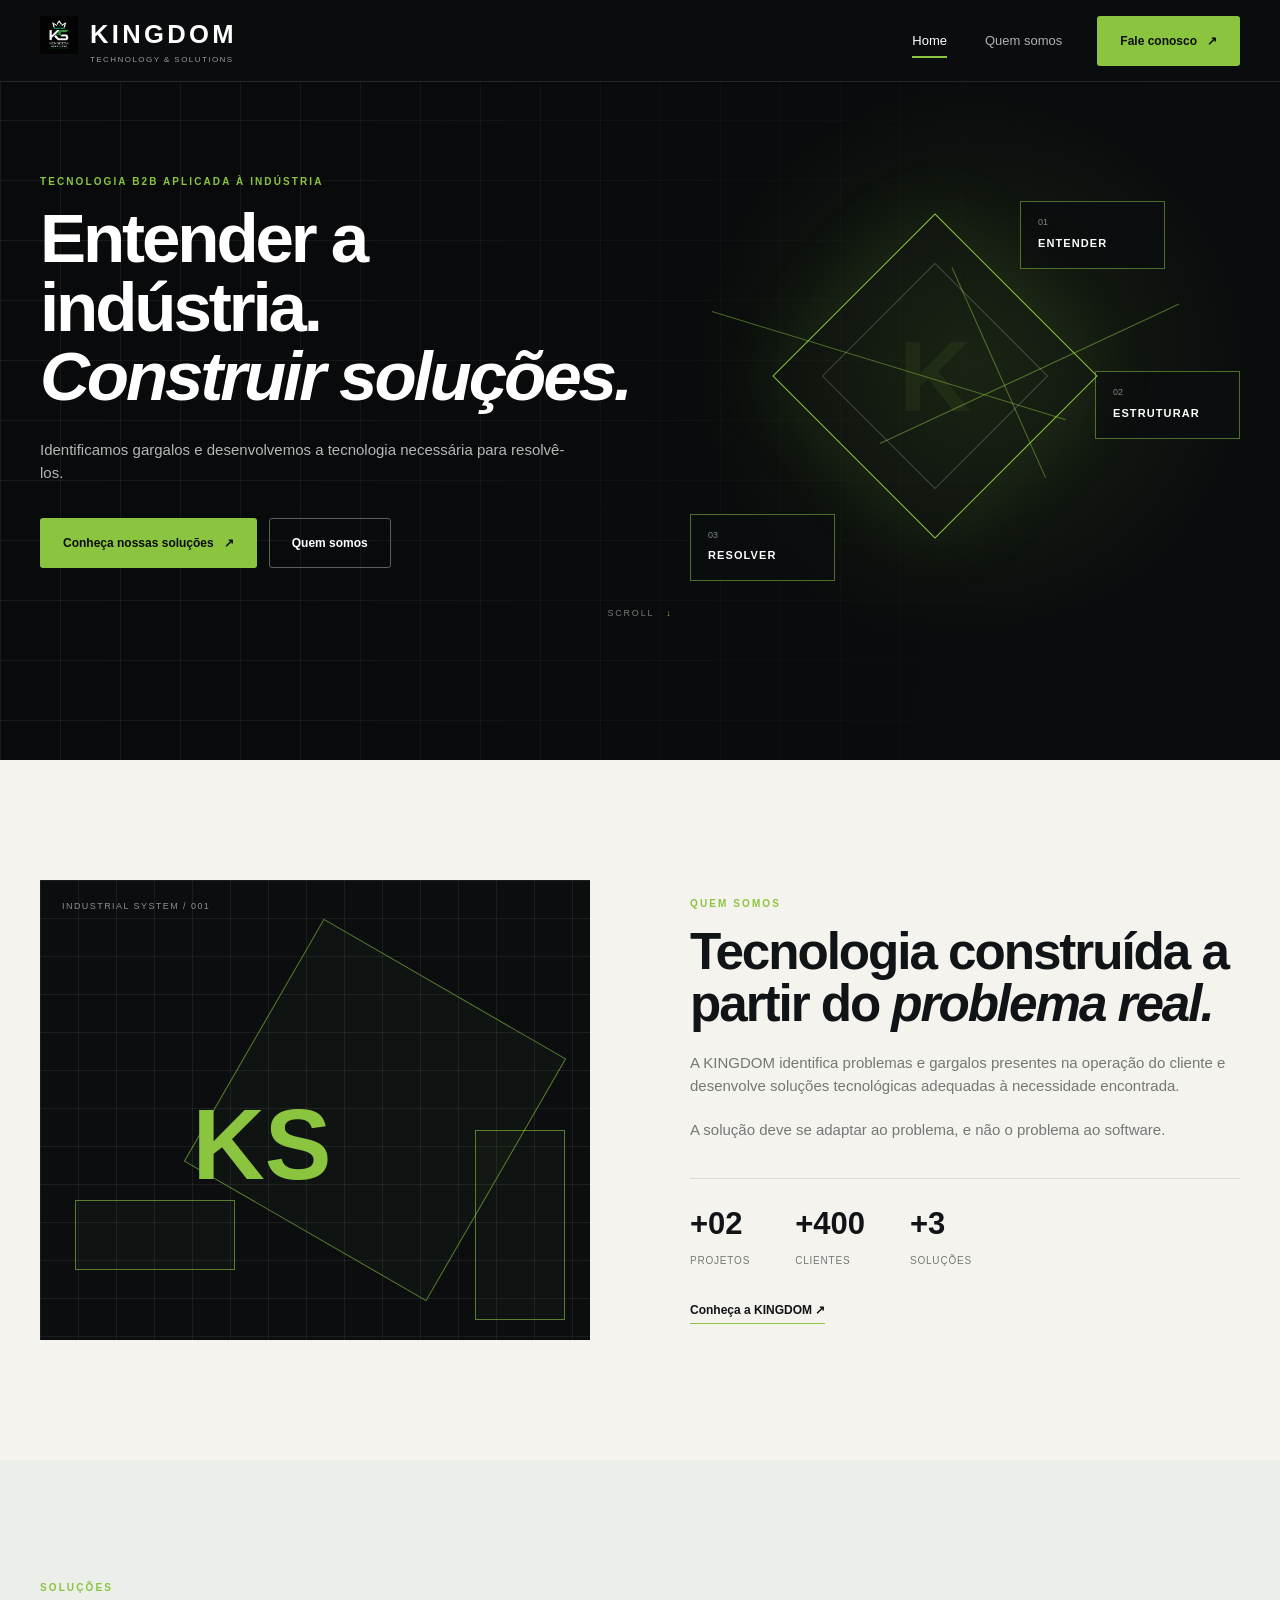
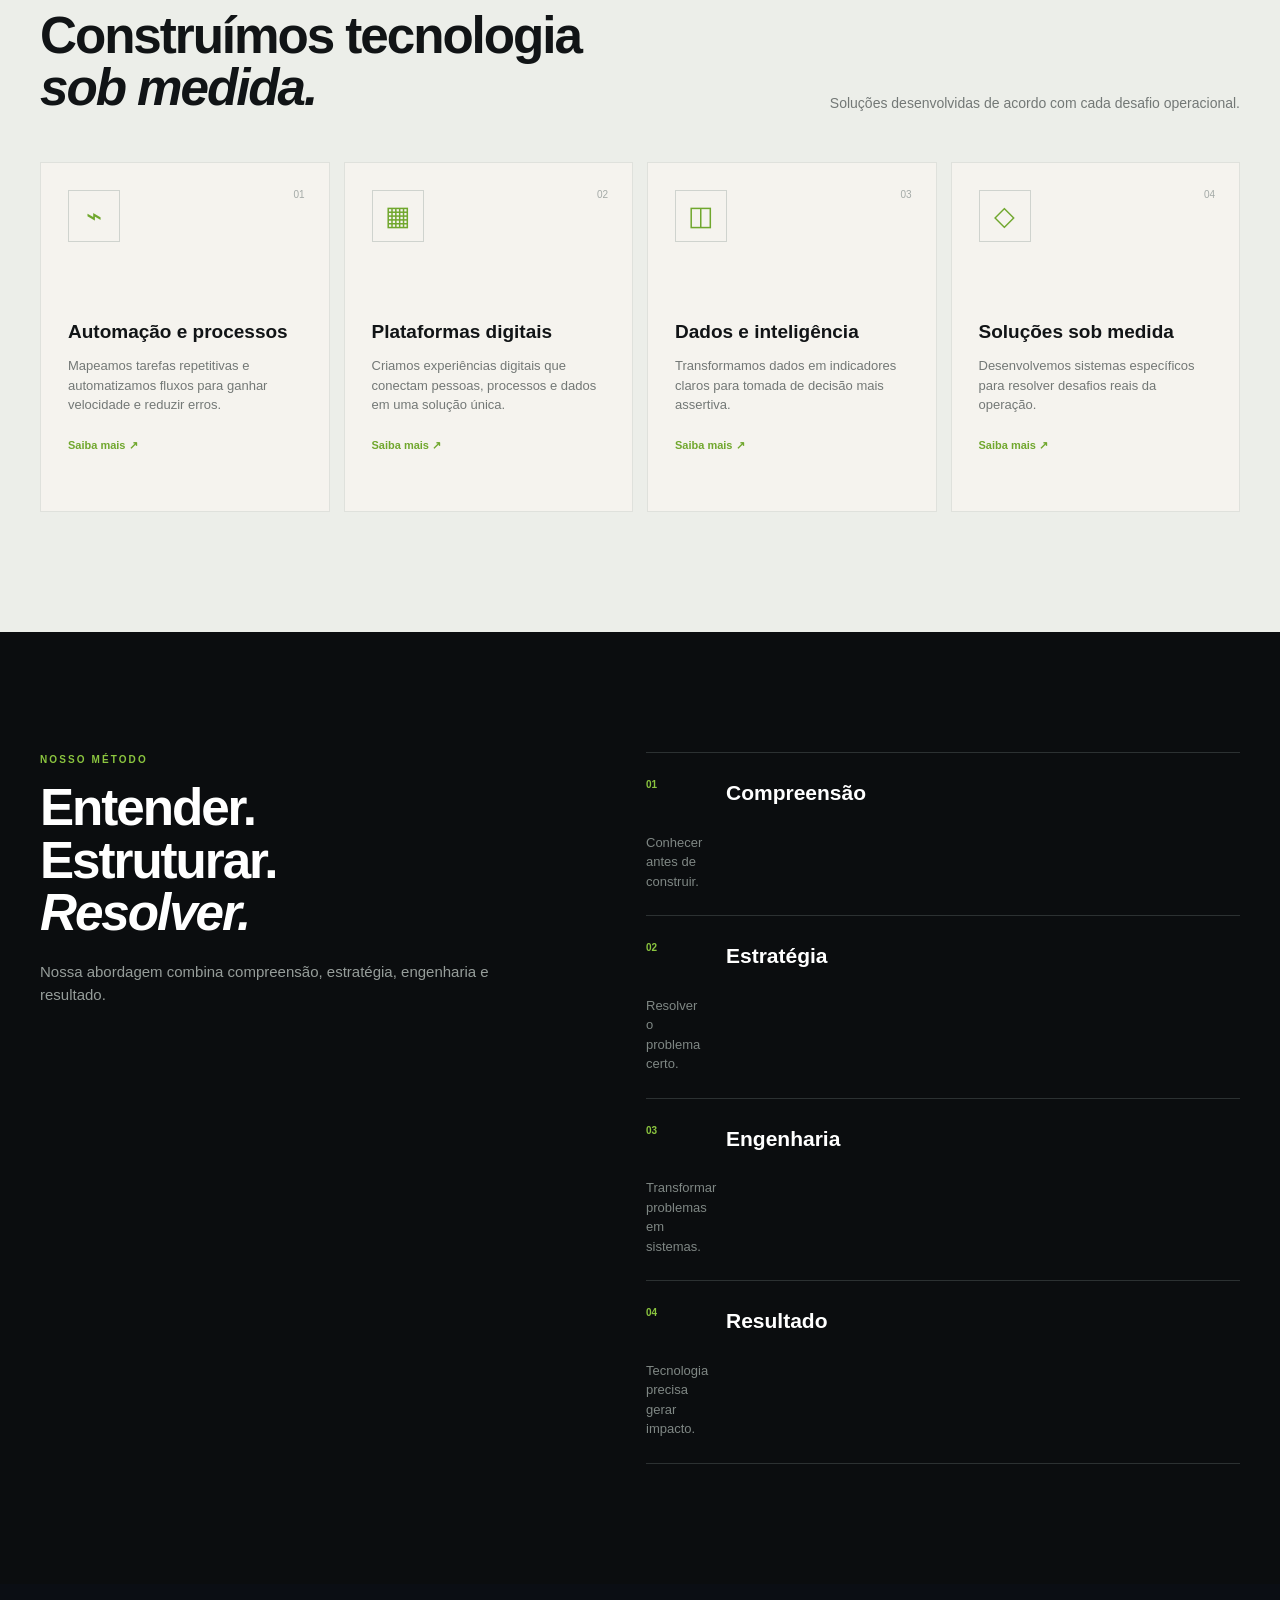
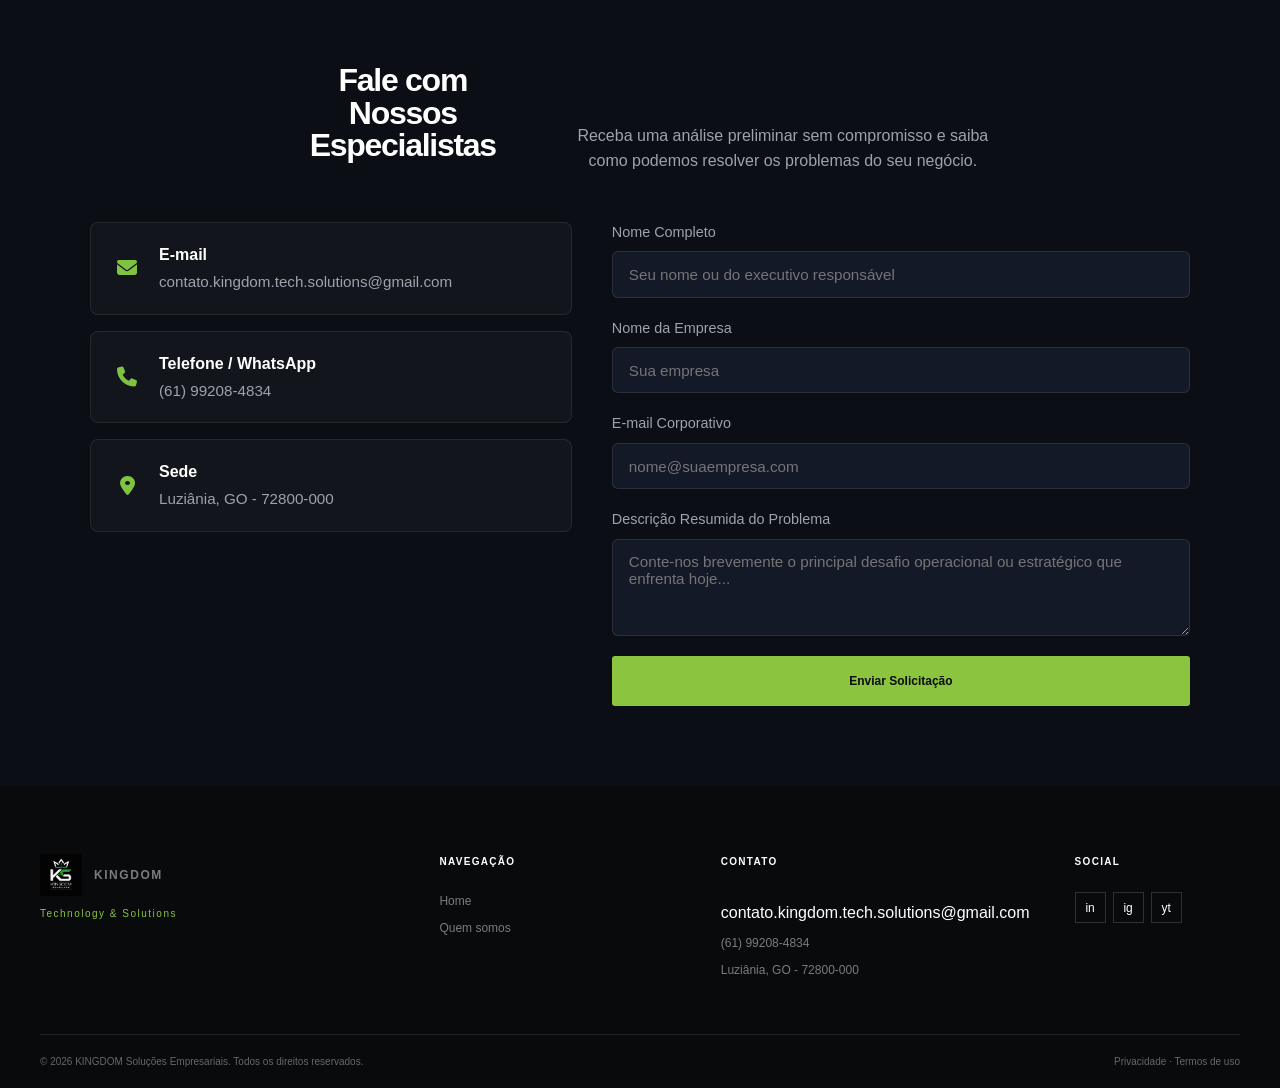
==== commit d17080e0: "adição de contatos na página de landing page." ====
--- a/index.html
+++ b/index.html
@@ -159,21 +159,21 @@
             <i class="fa-solid fa-envelope" aria-hidden="true"></i>
             <div>
               <h4>E-mail</h4>
-              <p>contato@kingdomsolutions.com</p>
+              <p>contato.kingdom.tech.solutions@gmail.com</p>
             </div>
           </div>
           <div class="info-item">
             <i class="fa-solid fa-phone" aria-hidden="true"></i>
             <div>
               <h4>Telefone / WhatsApp</h4>
-              <p>+55 (11) 99999-8888</p>
-            </div>
+                <p>(61) 99208-4834
+            </div> 
           </div>
           <div class="info-item">
             <i class="fa-solid fa-location-dot" aria-hidden="true"></i>
             <div>
               <h4>Sede</h4>
-              <p>Av. Paulista, 1000 - São Paulo, SP</p>
+                <p>Luziânia, GO - 72800-000</p>
             </div>
           </div>
         </div>
@@ -221,9 +221,10 @@
     </div>
     <div>
       <h4>Contato</h4>
-      <a href="mailto:contato@kingdomsolutions.com">contato@kingdomsolutions.com</a>
-      <span>+55 (11) 99999-8888</span>
-      <span>Av. Paulista, 1000 - SP</span>
+      <a href="mailto:contato@kingdomsolutions.com"></a>contato.kingdom.tech.solutions@gmail.com</a>
+      <span>(61) 99208-4834
+</span>
+      <span>Luziânia, GO - 72800-000</span>
     </div>
     <div>
       <h4>Social</h4>
